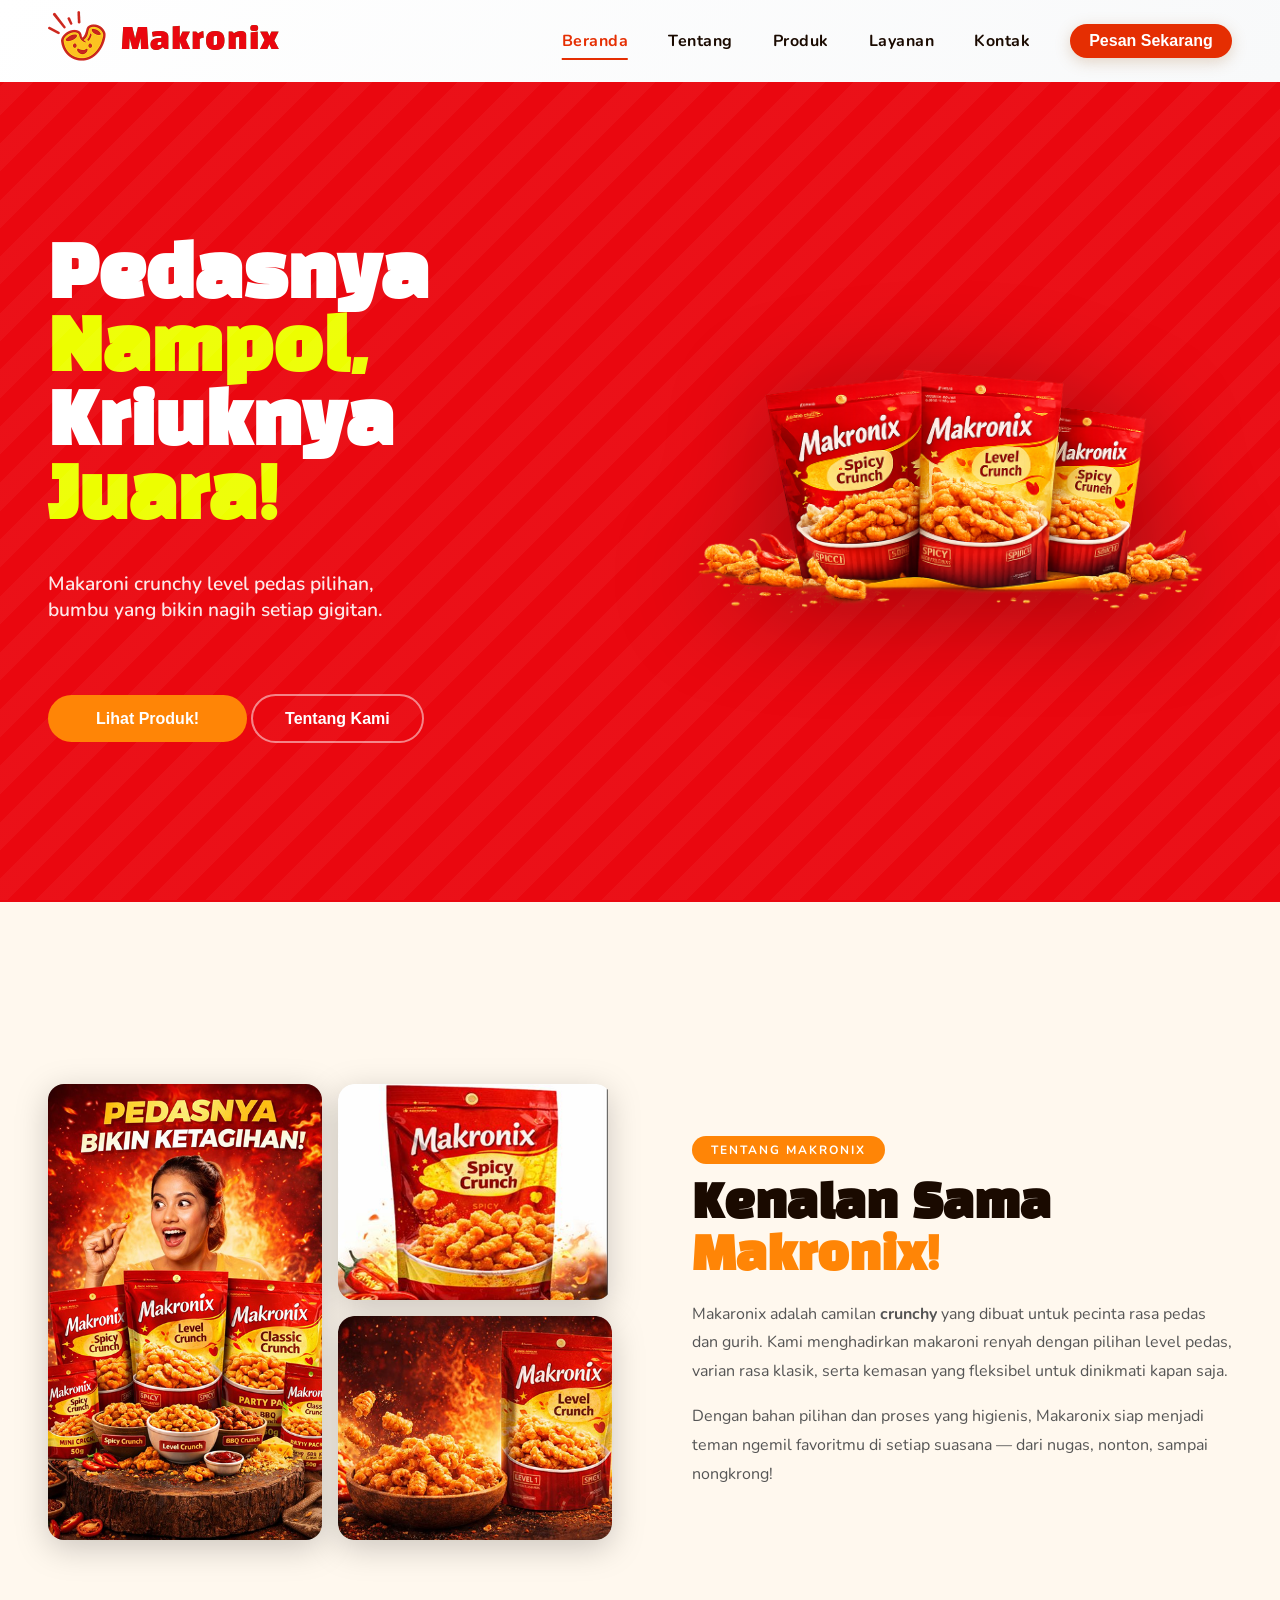
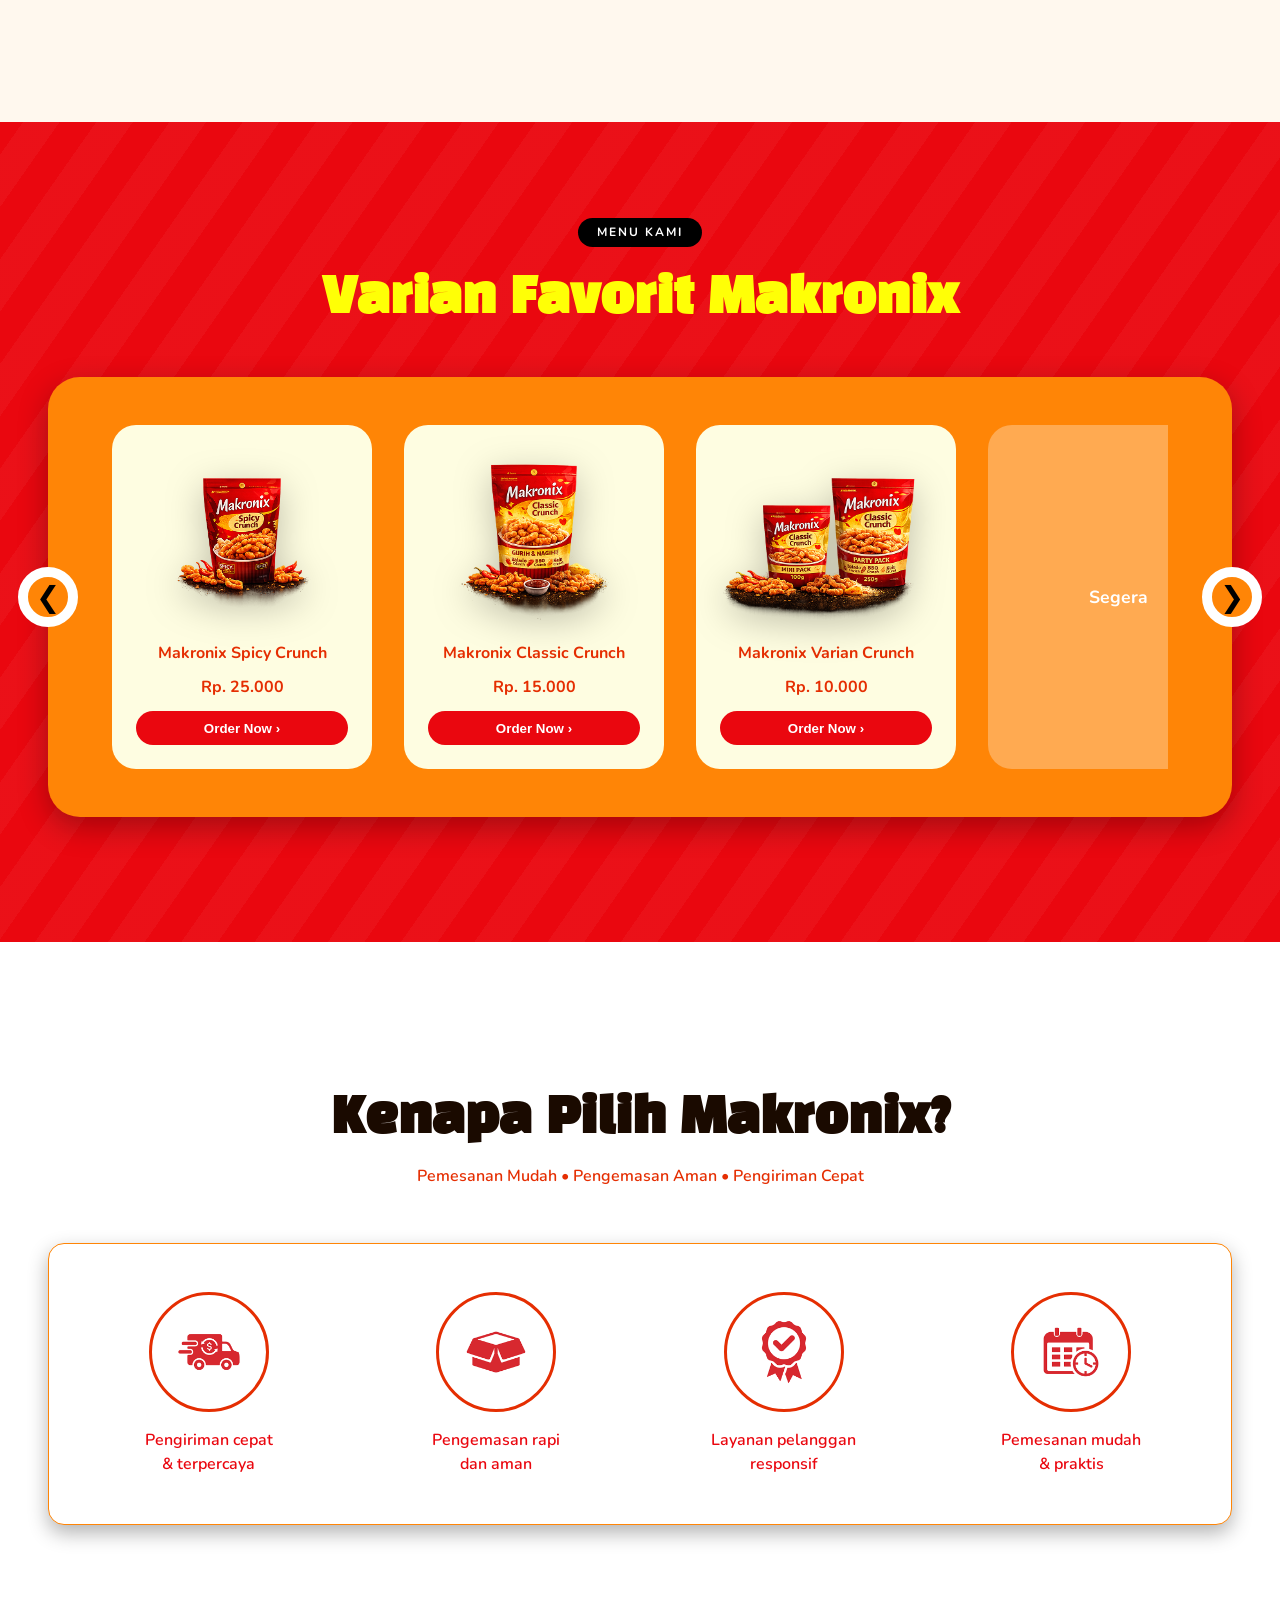
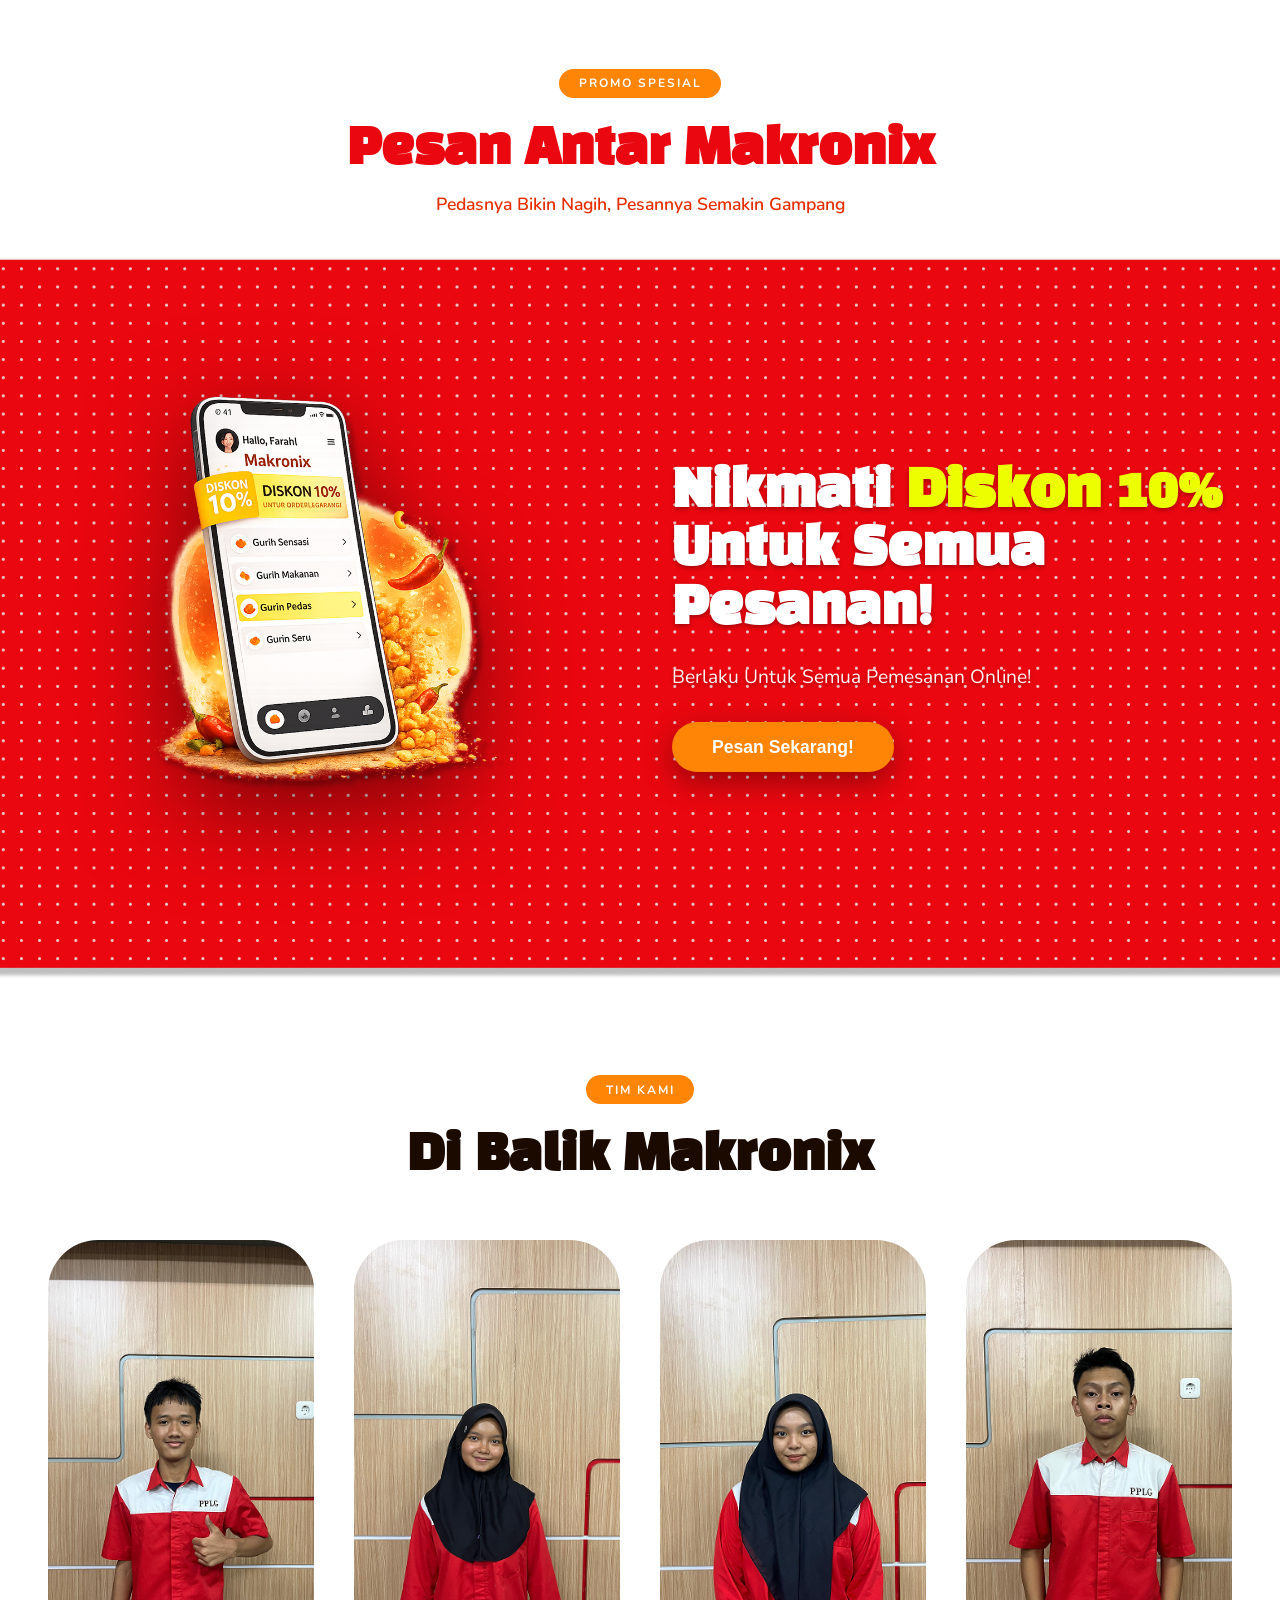
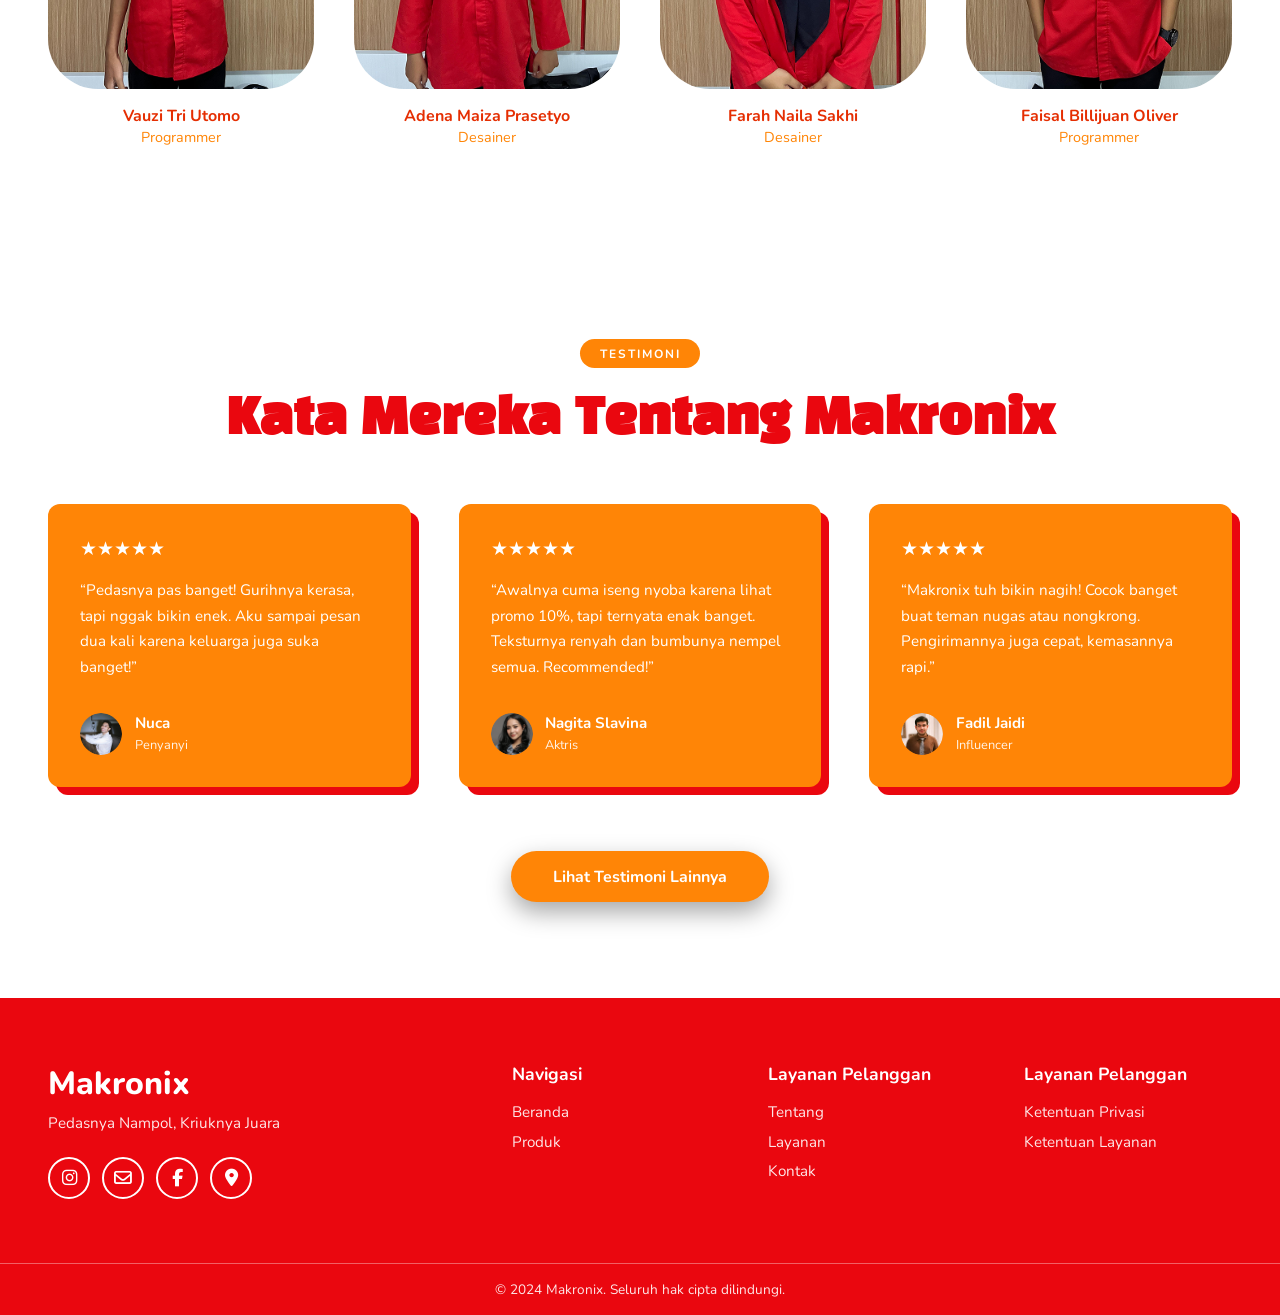
==== index.html @ 2fb4c52f "fix: icon" ====
<!DOCTYPE html>
<html lang="en">

<head>
    <meta charset="UTF-8">
    <meta name="viewport" content="width=device-width, initial-scale=1.0">
    <title>Makronix</title>
</head>
<link rel="stylesheet" href="style.css">
<link rel="icon" type="image/x-icon" href="/assets/logo.png">
<link href="https://unpkg.com/aos@2.3.1/dist/aos.css" rel="stylesheet">
<link rel="stylesheet" href="https://cdnjs.cloudflare.com/ajax/libs/font-awesome/6.5.1/css/all.min.css">
<link href="https://fonts.googleapis.com/css2?family=Poppins:wght@400;600;700&display=swap" rel="stylesheet">
<link rel="preconnect" href="https://fonts.googleapis.com" />
<link rel="preconnect" href="https://fonts.gstatic.com" crossorigin />
<link href="https://fonts.googleapis.com/css2?family=Black+Han+Sans&family=Nunito:wght@400;600;700;800;900&display=swap"
    rel="stylesheet" />
<script src="https://unpkg.com/aos@2.3.1/dist/aos.js"></script>

<body>
    <nav class="navbar">
        <div class="nav-container">
            <div class="nav-brand">
                <img src="assets/logo.png">
                <a href="#home" class="nav-logo">Makronix</a>
            </div>
            <div class="hamburger" id="hamburger">
                <span></span>
                <span></span>
                <span></span>
            </div>
            <ul class="nav-menu" id="navMenu">
                <li><a href="#beranda" class="nav-link active">Beranda</a></li>
                <li><a href="#tentang" class="nav-link">Tentang</a></li>
                <li><a href="#produk" class="nav-link">Produk</a></li>
                <li><a href="#layanan" class="nav-link">Layanan</a></li>
                <li><a href="#kontak" class="nav-link">Kontak</a></li>
                <button class="nav-button">Pesan Sekarang</button>
            </ul>
        </div>
    </nav>

    <section id="beranda" class="hero">
        <div class="hero-stripe"></div>
        <div class="hero-content">
            <div class="hero-text">
                <h1>Pedasnya <em>Nampol,</em><br>Kriuknya <em>Juara!</em></h1>
                <p>Makaroni crunchy level pedas pilihan,<br>bumbu yang bikin nagih setiap gigitan.</p>
                <div class="hero-btn-group">
                    <button class="hero-btn"
                        onclick="document.getElementById('produk').scrollIntoView({behavior:'smooth'})"
                        data-aos="fade-right" data-aos-delay="200">Lihat Produk!</button>
                    <button class="btn-ghost"
                        onclick="document.getElementById('tentang').scrollIntoView({behavior:'smooth'})">Tentang
                        Kami</button>
                </div>
            </div>
            <div class="hero-produk">
                <img src="assets/hero-produk.png" alt="hero-produk" data-aos="zoom-in">
            </div>
        </div>
    </section>

    <section id="tentang" class="tentang">
        <div class="tentang-container">
            <div class="tentang-produk">
                <img src="assets/tentang-produk-1.png" alt="tentang-produk-1" data-aos="fade-up">
                <img src="assets/tentang-produk-2.png" alt="tentang-produk-2" data-aos="fade-down" data-aos-delay="150">
                <img src="assets/tentang-produk-3.png" alt="tentang-produk-3" data-aos="fade-left" data-aos-delay="200">
            </div>

            <div class="tentang-text">
                <span class="tentang-badge" data-aos="fade-left">TENTANG MAKRONIX</span>
                <h1 data-aos="fade-left" data-aos-delay="100">
                    Kenalan Sama <br>
                    <em>Makronix!</em>
                </h1>
                <p data-aos="fade-left" data-aos-delay="200">
                    Makaronix adalah camilan <strong>crunchy</strong> yang dibuat untuk pecinta rasa pedas dan gurih.
                    Kami menghadirkan makaroni renyah dengan pilihan level pedas, varian rasa klasik, serta kemasan
                    yang fleksibel untuk dinikmati kapan saja.
                </p>
                <p data-aos="fade-left" data-aos-delay="280">
                    Dengan bahan pilihan dan proses yang higienis, Makaronix siap menjadi teman ngemil favoritmu
                    di setiap suasana — dari nugas, nonton, sampai nongkrong!
                </p>
            </div>
        </div>
    </section>

    <section id="produk" class="produk">
        <span class="produk-badge" data-aos="fade-left">MENU KAMI</span>
        <BR></BR>
        <h2 class="produk-title" data-aos="fade-down">
            Varian Favorit Makronix
        </h2>

        <div class="produk-wrapper" data-aos="zoom-out">

            <!-- tombol kiri -->
            <button class="produk-nav left" onclick="slideProduk(-1)">&#10094;</button>

            <!-- container slider -->
            <div class="produk-slider">
                <div class="produk-track">

                    <!-- Produk 1 -->
                    <div class="produk-card" data-aos="zoom-in" data-aos-delay="150">
                        <img src="assets/produk-1.png" alt="">
                        <h3>Makronix Spicy Crunch</h3>
                        <p class="harga">Rp. 25.000</p>
                        <button class="order-btn" onclick="window.location.href='menu/'">Order Now
                            ›</button>
                    </div>

                    <!-- Produk 2 -->
                    <div class="produk-card" data-aos="zoom-in" data-aos-delay="200">
                        <img src="assets/produk-2.png" alt="">
                        <h3>Makronix Classic Crunch</h3>
                        <p class="harga">Rp. 15.000</p>
                        <button class="order-btn" onclick="window.location.href='menu/'">Order Now
                            ›</button>
                    </div>

                    <!-- Produk 3 -->
                    <div class="produk-card" data-aos="zoom-in" data-aos-delay="250">
                        <img src="assets/produk-3.png" alt="">
                        <h3>Makronix Varian Crunch</h3>
                        <p class="harga">Rp. 10.000</p>
                        <button class="order-btn" onclick="window.location.href='menu/'">Order Now
                            ›</button>
                    </div>

                    <!-- Kartu kosong (template) -->
                    <div class="produk-card empty" data-aos="zoom-in" data-aos-delay="300">
                        <span>Segera</span>
                    </div>

                    <div class="produk-card empty" data-aos="zoom-in" data-aos-delay="350">
                        <span>Segera</span>
                    </div>

                    <div class="produk-card empty" data-aos="zoom-in" data-aos-delay="400">
                        <span>Segera</span>
                    </div>

                </div>
            </div>

            <!-- tombol kanan -->
            <button class="produk-nav right" onclick="slideProduk(1)">&#10095;</button>

        </div>
    </section>

    <section id="layanan" class="layanan">
        <span class="layanan-badge" data-aos="fade-left">LAYANAN</span>
        <BR></BR>
        <h2 class="layanan-title" data-aos="fade-down">Kenapa Pilih Makronix?</h2>
        <p class="layanan-subtitle" data-aos="fade-down">
            Pemesanan Mudah • Pengemasan Aman • Pengiriman Cepat
        </p>

        <div class="layanan-box" data-aos="zoom-in">
            <div class="layanan-item" data-info="Pesanan dikirim dengan cepat & aman" data-aos="zoom-out"
                data-aos-delay="150">
                <div class="layanan-icon">
                    <img src="assets/layanan-1.png" alt="">
                </div>
                <p>Pengiriman cepat<br>& terpercaya</p>
            </div>

            <div class="layanan-item" data-info="Dikemas rapi supaya tetap renyah sampai tujuan" data-aos="zoom-out"
                data-aos-delay="200">
                <div class="layanan-icon">
                    <img src="assets/layanan-2.png" alt="">
                </div>
                <p>Pengemasan rapi<br>dan aman</p>
            </div>

            <div class="layanan-item" data-info="Tim kami siap membantu kamu kapan saja" data-aos="zoom-out"
                data-aos-delay="250">
                <div class="layanan-icon">
                    <img src="assets/layanan-3.png" alt="">
                </div>
                <p>Layanan pelanggan<br>responsif</p>
            </div>

            <div class="layanan-item" data-info="Proses pemesanan simpel dan anti ribet" data-aos="zoom-out"
                data-aos-delay="300">
                <div class="layanan-icon">
                    <img src="assets/layanan-4.png" alt="">
                </div>
                <p>Pemesanan mudah<br>& praktis</p>
            </div>
        </div>
    </section>

    <section class="promo-head" data-aos="fade-down">
        <span class="promo-badge" data-aos="fade-left">PROMO SPESIAL</span>
        <BR></BR>
        <h2>Pesan Antar Makronix</h2>
        <p>Pedasnya Bikin Nagih, Pesannya Semakin Gampang</p>
    </section>


    <section id="promo" class="promo-new">
        <div class="promo-new-container">

            <!-- KIRI -->
            <div class="promo-new-image" data-aos="fade-right">
                <img src="assets/promo-ele.png" alt="Promo Makronix">
            </div>

            <!-- KANAN -->
            <div class="promo-new-text" data-aos="fade-left">
                <h1>
                    Nikmati <span class="highlight">Diskon 10%</span><br>
                    Untuk Semua<br>
                    Pesanan!
                </h1>

                <p class="promo-desc">
                    Berlaku Untuk Semua Pemesanan Online!
                </p>

                <button class="promo-btn" data-aos="fade-down" data-aos-delay="200">
                    Pesan Sekarang!
                </button>
            </div>

        </div>
    </section>

    <section id="team" class="team">
        <span class="team-badge" data-aos="fade-left">TIM KAMI</span>
        <BR></BR>
        <h2 class="team-title" data-aos="fade-down">Di Balik Makronix</h2>
        <BR></BR>
        <div class="team-container">
            <div class="team-card" data-aos="zoom-in" data-aos-delay="150">
                <div class="team-img">
                    <img src="assets/a1.png" alt="Vauzi Tri Utomo">
                </div>
                <h4>Vauzi Tri Utomo</h4>
                <p>Programmer</p>
            </div>

            <div class="team-card" data-aos="zoom-out" data-aos-delay="200">
                <div class="team-img">
                    <img src="assets/a2.png" alt="Adena Maiza Prasetyo">
                </div>
                <h4>Adena Maiza Prasetyo</h4>
                <p>Desainer</p>
            </div>

            <div class="team-card" data-aos="zoom-in" data-aos-delay="250">
                <div class="team-img">
                    <img src="assets/a3.png" alt="Farah Naila Sakhi">
                </div>
                <h4>Farah Naila Sakhi</h4>
                <p>Desainer</p>
            </div>

            <div class="team-card" data-aos="zoom-out" data-aos-delay="300">
                <div class="team-img">
                    <img src="assets/a4.png" alt="Faisal Billijuan Oliver">
                </div>
                <h4>Faisal Billijuan Oliver</h4>
                <p>Programmer</p>
            </div>
        </div>
    </section>

    <section id="testimoni" class="testimoni">
        <span class="team-badge" data-aos="fade-left">TESTIMONI</span>
        <BR></BR>
        <h2 class="testimoni-title" data-aos="fade-down">Kata Mereka
            Tentang Makronix</h2>
        <BR></BR>
        <div class="testimoni-container" data-aos="zoom-in" data-aos-delay="200">

            <!-- Testimoni 1 -->
            <div class="testimoni-card">
                <div class="stars">★★★★★</div>

                <p class="testimoni-text">
                    “Pedasnya pas banget! Gurihnya kerasa, tapi nggak bikin enek.
                    Aku sampai pesan dua kali karena keluarga juga suka banget!”
                </p>

                <div class="testimoni-user">
                    <img src="assets/test1.png" alt="Nuca">
                    <div>
                        <h4>Nuca</h4>
                        <span>Penyanyi</span>
                    </div>
                </div>
            </div>

            <!-- Testimoni 2 -->
            <div class="testimoni-card">
                <div class="stars">★★★★★</div>

                <p class="testimoni-text">
                    “Awalnya cuma iseng nyoba karena lihat promo 10%, tapi ternyata
                    enak banget. Teksturnya renyah dan bumbunya nempel semua.
                    Recommended!”
                </p>

                <div class="testimoni-user">
                    <img src="assets/test2.png" alt="Nagita Slavina">
                    <div>
                        <h4>Nagita Slavina</h4>
                        <span>Aktris</span>
                    </div>
                </div>
            </div>

            <!-- Testimoni 3 -->
            <div class="testimoni-card">
                <div class="stars">★★★★★</div>

                <p class="testimoni-text">
                    “Makronix tuh bikin nagih! Cocok banget buat teman nugas atau
                    nongkrong. Pengirimannya juga cepat, kemasannya rapi.”
                </p>

                <div class="testimoni-user">
                    <img src="assets/test3.png" alt="Fadil Jaidi">
                    <div>
                        <h4>Fadil Jaidi</h4>
                        <span>Influencer</span>
                    </div>
                </div>
            </div>

        </div>

        <!-- CTA -->
        <div class="testimoni-cta" data-aos="fade-up" data-aos-delay="250">
            <a href="https://www.instagram.com/" target="_blank">
                Lihat Testimoni Lainnya
            </a>
        </div>
    </section>


    <footer class="footer">
        <div class="footer-container">

            <!-- Brand -->
            <div class="footer-brand">
                <h2>Makronix</h2>
                <p>Pedasnya Nampol, Kriuknya Juara</p>

                <div class="footer-social">
                    <a href="#"><i class="fa-brands fa-instagram"></i></a>
                    <a href="#"><i class="fa-regular fa-envelope"></i></a>
                    <a href="#"><i class="fa-brands fa-facebook-f"></i></a>
                    <a href="#"><i class="fa-solid fa-location-dot"></i></a>
                </div>
            </div>

            <!-- Navigasi -->
            <div class="footer-links">
                <h4>Navigasi</h4>
                <a href="#beranda">Beranda</a>
                <a href="#produk">Produk</a>
            </div>

            <!-- Layanan -->
            <div class="footer-links">
                <h4>Layanan Pelanggan</h4>
                <a href="#tentang">Tentang</a>
                <a href="#layanan">Layanan</a>
                <a href="#kontak">Kontak</a>
            </div>

            <!-- Legal -->
            <div class="footer-links">
                <h4>Layanan Pelanggan</h4>
                <a href="#">Ketentuan Privasi</a>
                <a href="#">Ketentuan Layanan</a>
            </div>

        </div>

        <div class="footer-bottom">
            © 2024 Makronix. Seluruh hak cipta dilindungi.
        </div>
    </footer>



    <script src="script.js"></script>
</body>

</html>
---- style.css ----
* {
    margin: 0;
    padding: 0;
    box-sizing: border-box;
    scroll-behavior: smooth;
}

:root {
    --max-w: 1400px;
    --px: clamp(1.5rem, 4vw, 3rem);

    /* ===== COLOR PALETTE ===== */
    --color-primary:      #EA070F;   /* merah utama */
    --color-primary-dark: #E52E02;   /* merah gelap */
    --color-secondary:    #FF8506;   /* oranye */
    --color-accent:       #EDFE00;   /* kuning terang */
    --color-text:         #1a0a00;   /* coklat tua / hitam */
    --color-bg-warm:      #FFF8EE;   /* krem / background hangat */
    --color-white:        #ffffff;   /* putih */
}

body {
    font-family: 'Nunito', sans-serif;
}

.navbar {
    background: linear-gradient(135deg, var(--color-white) 0%, #f8f9fa 100%);
    padding: 1rem 0;
    position: sticky;
    top: 0;
    /*box-shadow: 0 4px 20px rgba(0, 0, 0, 0.08);*/
    backdrop-filter: blur(10px);
    background-color: rgba(255, 255, 255, 0.98);
    z-index: 1000;
    transition: all 0.3s ease;
}

.navbar.scrolled {
    padding: 0.7rem 0;
    box-shadow: 0 6px 25px rgba(0, 0, 0, 0.12);
}

.nav-container {
    max-width: var(--max-w);
    margin: 0 auto;
    display: flex;
    justify-content: space-between;
    align-items: center;
    padding: 0 var(--px);
}

.nav-brand {
    display: flex;
    align-items: center;   
    gap: 15px;            
    font-size: 1.8rem;
    background: linear-gradient(135deg, #4CAF50 0%, #45a049 100%);
    -webkit-background-clip: text;
    background-clip: text;
    letter-spacing: 1px;
    position: relative;
    z-index: 1001;
}

.nav-brand img {
    height: 50px;
    transform: translateY(-5px);
}

.nav-brand a {
    font-family: 'Black Han Sans', sans-serif;
}

.nav-logo {
    text-decoration: none;
    color: var(--color-primary);
}

.nav-brand strong {
    position: relative;
    display: inline-block;
    transition: transform 0.3s ease;
}

.nav-brand:hover strong {
    transform: scale(1.05);
}

.nav-menu {
    display: flex;
    list-style: none;
    gap: 2.5rem;
    align-items: center;
}

.nav-menu li {
    position: relative;
}

.nav-menu a {
    color: var(--color-text);
    text-decoration: none;
    font-size: 1rem;
    font-weight: 700;
    transition: all 0.3s ease;
    position: relative;
    display: block;
    letter-spacing: 0.5px;
    padding: 0.5rem 0;
}

.nav-menu a::before {
    content: '';
    position: absolute;
    width: 0;
    height: 2px;
    bottom: 0;
    left: 50%;
    background: var(--color-primary-dark);
    transition: all 0.3s ease;
    transform: translateX(-50%);
}

.nav-menu a:hover {
    color: var(--color-primary-dark);
}

.nav-menu a:hover::before {
    width: 100%;
}

.nav-menu a.active {
    color: var(--color-primary-dark);
}

.nav-menu a.active::before {
    width: 100%;
}

.nav-button {
    padding: 0.5rem 1.2rem;
    background: var(--color-primary-dark);
    color: var(--color-white);
    border: none;
    border-radius: 25px;
    cursor: pointer;
    font-size: 1rem;
    font-weight: 600;
    transition: all 0.3s ease;
    box-shadow: 0 4px 15px rgba(175, 125, 76, 0.3);
}

.nav-button:hover {
    background: var(--color-primary-dark);
    box-shadow: 0 6px 20px rgba(175, 125, 76, 0.4);
    transform: scale(0.9);
}

/* Hamburger Menu */
.hamburger {
    display: none;
    flex-direction: column;
    cursor: pointer;
    z-index: 1001;
    padding: 0.5rem;
}

.hamburger span {
    width: 28px;
    height: 3px;
    background: var(--color-primary-dark);
    margin: 3px 0;
    border-radius: 3px;
    transition: all 0.3s ease;
}

.hamburger.active span:nth-child(1) {
    transform: rotate(45deg) translate(8px, 8px);
}

.hamburger.active span:nth-child(2) {
    opacity: 0;
}

.hamburger.active span:nth-child(3) {
    transform: rotate(-45deg) translate(8px, -8px);
}

html, body {
    overflow-x: hidden;
}

.hero {
    min-height: calc(100vh - 80px);
    background-color: var(--color-primary);
    color: var(--color-white);
    display: flex;
    align-items: center;
    overflow: hidden;
}

.hero-stripe {
      position: absolute; inset: 0;
      background: repeating-linear-gradient(
        -45deg,
        transparent 0, transparent 20px,
        rgba(255,255,255,.04) 20px, rgba(255,255,255,.04) 40px
      );
      pointer-events: none;
    }

.hero-content {
    width: 100%;
    max-width: var(--max-w);
    margin: 0 auto;
    padding: 0 var(--px);
    display: flex;
    align-items: center;
    justify-content: space-between;
    gap: clamp(1.5rem, 4vw, 4rem);
}

.hero-text {
    flex: 1;
    display: flex;
    flex-direction: column;
    gap: 1rem;
}

.hero-text h1 {
    font-size: clamp(2.6rem, 5.5vw, 5rem);
    line-height: 1.05;
    font-weight: 800;
    font-family: 'Black Han Sans', sans-serif;
}

.hero-text h1 em {
      font-style: normal; color: var(--color-accent);
}

.hero-text h3 {
    font-size: clamp(0.95rem, 1.5vw, 1.2rem);
    font-weight: 400;
    opacity: 0.95;
}

.hero-text p {
    margin: 1.2rem 0 2rem;
    font-size: clamp(1rem, 1.6vw, 1.2rem);
    font-weight: 600; opacity: .9;
}

.hero-btn {
    margin-top: 1.5rem;
    width: fit-content;

    padding: 0.9rem 3rem;
    border-radius: 999px;
    border: none;

    background-color: var(--color-secondary);
    color: var(--color-white);
    font-size: 1rem;
    font-weight: bold; font-size: 1rem;
    cursor: pointer;

    transition: transform 0.25s ease, box-shadow 0.25s ease !important;
}

.hero-btn:hover {
    transform: scale(0.9);
    box-shadow: 0 8px 20px rgba(0,0,0,0.25);
}

.btn-ghost {
      padding: .85rem 2rem; border-radius: 999px;
      background: transparent; color: var(--color-white);
      font-weight: bold; font-size: 1rem;
      border: 2px solid rgba(255,255,255,.5);
      transition: background .2s, border-color .2s;
    }
.btn-ghost:hover { background: rgba(255,255,255,.12); border-color: var(--color-white); }

@keyframes float-sway {
    0% {
        transform: translateY(0) rotate(0deg);
    }
    50% {
        transform: translateY(-14px) rotate(0.6deg);
    }
    100% {
        transform: translateY(0) rotate(0deg);
    }
}


.hero-produk {
    flex: 1;
    display: flex;
    justify-content: center;
    align-items: center;
}

.hero-produk img {
    width: 100%;
    max-width: clamp(320px, 40vw, 600px);
    height: auto;
    object-fit: contain;
    filter: drop-shadow(0 15px 50px rgba(0,0,0,0.3));
    animation: float-sway 4s ease-in-out infinite;
}

.hero-produk img:hover {
    animation-play-state: paused;
}

.tentang {
    min-height: calc(100vh - 80px);
    display: flex;
    align-items: center;
    background: var(--color-bg-warm);
    color: #333;
    padding: 5rem 0;
}

.tentang-container {
    width: 100%;
    max-width: var(--max-w);
    margin: 0 auto;
    padding: 0 var(--px);
    display: flex;
    align-items: center;
    gap: 5rem;
}

.tentang-produk {
    flex: 1;
    display: grid;
    grid-template-columns: repeat(2, 1fr);
    gap: 1rem;
}

.tentang-produk img {
    width: 100%;
    height: 100%;
    object-fit: cover;
    border-radius: 16px;
    filter: drop-shadow(0 8px 16px rgba(0,0,0,0.2));
}

.tentang-produk img:hover { 
    transform: scale(1.04) rotate(-.8deg)!important;
}

.tentang-produk img:first-child {
    grid-row: span 2;
}

.tentang-text {
    flex: 1;
    max-width: 540px;
    display: flex;
    flex-direction: column;
    gap: 1rem;
}

.tentang-badge {
    display: inline-block;
    width: fit-content;
    background: var(--color-secondary);
    color: var(--color-white);
    font-size: 0.75rem;
    font-weight: 700;
    letter-spacing: 2px;
    padding: 0.4rem 1.2rem;
    border-radius: 999px;
}

.tentang-text h1 {
    font-size: clamp(2rem, 3.5vw, 3rem);
    font-weight: 900;
    line-height: 1.15;
    color: var(--color-text);
    margin: 0;
    font-family: 'Black Han Sans', sans-serif;
}

.tentang-text h1 em {
    font-style: normal;
    color: var(--color-secondary);
}

.tentang-text p {
    font-size: 1rem;
    line-height: 1.8;
    color: #555;
    margin: 0;
}

.produk {
    background: var(--color-white);
    text-align: center;
    padding: 6rem var(--px);
    min-height: calc(100vh - 80px);
    background-color: var(--color-primary);
    position: relative;
}

.produk::before {
      content: '';
      position: absolute; inset: 0;
      background: repeating-linear-gradient(
        -55deg, transparent 0, transparent 30px,
        rgba(255,255,255,.04) 30px, rgba(255,255,255,.04) 60px
      );
    }

.produk-title {
    font-family: 'Black Han Sans', sans-serif;
    font-size: 3rem;
    font-weight: 800;
    color: #ffff06;
    margin-bottom: 3rem;
    position: relative;
}

.produk-badge {
    display: inline-block;
    width: fit-content;
    background: #000000;
    color: var(--color-white);
    font-size: 0.75rem;
    font-weight: 700;
    letter-spacing: 2px;
    padding: 0.4rem 1.2rem;
    border-radius: 999px;
}

.produk-wrapper {
    position: relative;
    max-width: 1200px;
    margin: 0 auto;
    background: var(--color-secondary);
    border-radius: 32px;
    padding: 3rem 4rem;
    box-shadow: 0 10px 30px rgba(0,0,0,0.3);
}

.produk-slider {
    overflow: hidden;
}

.produk-track {
    display: flex;
    gap: 2rem;
    transition: transform 0.5s ease;
}

.produk-card {
    min-width: 260px;
    background: #FEFDE1;
    border-radius: 24px;
    padding: 1.5rem;
    text-align: center;
    display: flex;
    flex-direction: column;
    gap: 0.8rem;
}

.produk-card:hover {
    transform: scale(0.96) rotate(-.8deg)!important;
}

.produk-card:hover img {
    transform: translateY(-5px) rotate(5deg);
}

.produk-card img {
    width: 100%;
    max-height: 180px;
    object-fit: contain;
    filter: drop-shadow(0 10px 18px rgba(0,0,0,0.25));
    transition: all 0.3s ease;
}

.produk-card h3 {
    font-size: 1rem;
    font-weight: 700;
    color: var(--color-primary-dark);
}

.harga {
    font-weight: 700;
    color: var(--color-primary-dark);
}

.order-btn {
    margin-top: auto;
    border: none;
    padding: 0.6rem 1.2rem;
    border-radius: 999px;
    background: var(--color-primary);
    color: var(--color-white);
    font-weight: 600;
    cursor: pointer;
    transition: all 0.3s ease;
}

.order-btn:hover {
    box-shadow: 0 6px 20px rgba(0,0,0,0.3);
    transform: scale(0.95);
}

.produk-card.empty {
    justify-content: center;
    background: rgba(255,255,255,0.3);
    color: var(--color-white);
    font-weight: 700;
    font-size: 1.1rem;
}

.produk-nav {
    position: absolute;
    top: 50%;
    transform: translateY(-50%);
    width: 60px;
    height: 60px;
    border-radius: 50%;
    border: none;
    background: var(--color-secondary);
    color: #000;
    font-size: 1.8rem;
    cursor: pointer;
    border: white 10px solid;
}

.produk-nav.left {
    left: -30px;
}

.produk-nav.right {
    right: -30px;
}

.layanan {
    padding: 6rem var(--px);
    background: var(--color-white);
    text-align: center;
}

.layanan-badge {
    display: inline-block;
    width: fit-content;
    background: var(--color-primary);
    color: var(--color-white);
    font-size: 0.75rem;
    font-weight: 700;
    letter-spacing: 2px;
    padding: 0.4rem 1.2rem;
    border-radius: 999px;
}

.layanan-title {
    font-size: 3rem;
    font-weight: 800;
    color: var(--color-text);
    margin-bottom: 0.5rem;
    font-family: 'Black Han Sans', sans-serif;
}

.layanan-subtitle {
    margin-top: 1rem;
    font-size: 1rem;
    color: var(--color-primary-dark);
    font-weight: 600;
}

.layanan-box {
    margin: 3.5rem auto 0;
    max-width: 1200px;
    padding: 3rem 2rem;
    display: grid;
    grid-template-columns: repeat(4, 1fr);
    gap: 2rem;
    background: var(--color-white);
    border-radius: 16px;
    box-shadow: 0 8px 20px rgba(0,0,0,0.3);
    border: var(--color-secondary) 1px solid;
}

.layanan-item {
    display: flex;
    flex-direction: column;
    align-items: center;
    gap: 1rem;
}

.layanan-item::after {
    content: attr(data-info);
    position: absolute;
    bottom: -50px;
    background: #333;
    color: var(--color-white);
    padding: 6px 12px;
    font-size: 0.8rem;
    border-radius: 8px;
    opacity: 0;
    pointer-events: none;
    transform: translateY(10px);
    transition: 0.3s ease;
    white-space: nowrap;
}

.layanan-item {
    position: relative;
}

.layanan-item:hover::after {
    opacity: 1;
    transform: translateY(0);
}

.layanan-icon {
    width: 120px;
    height: 120px;
    border-radius: 50%;
    border: 3px solid var(--color-primary-dark);
    display: flex;
    align-items: center;
    justify-content: center;
    transition: transform 0.6s cubic-bezier(.68,-0.55,.27,1.55);
}

.layanan-icon:hover {
    transform: rotate(360deg) scale(1.1);
}

.layanan-icon img {
    width: 60%;
    height: 60%;
    object-fit: contain;
}

.layanan-item p {
    font-size: 1rem;
    font-weight: 600;
    color: var(--color-primary);
    line-height: 1.5;
}

.promo-head {
    background: var(--color-white);
    text-align: center;
    padding: 3rem 1.5rem 2.5rem;
}

.promo-head h2 {
    font-size: clamp(2rem, 4vw, 3rem);
    font-weight: 800;
    color: var(--color-primary);
    margin-bottom: 0.8rem;
    font-family: 'Black Han Sans', sans-serif;
}

.promo-head-line {
    display: flex;
    align-items: center;
    justify-content: center;
    gap: 12px;
    margin-bottom: 0.8rem;
}

.promo-head-line .line {
    width: clamp(140px, 20vw, 220px);
    height: 3px;
    background: var(--color-primary);
}

.promo-head-line .dot {
    width: 8px;
    height: 8px;
    background: var(--color-primary);
    transform: rotate(45deg);
}

.promo-head p {
    font-size: clamp(0.95rem, 1.5vw, 1.1rem);
    font-weight: 600;
    color: var(--color-primary-dark);
}

.promo-badge {
    display: inline-block;
    width: fit-content;
    background: var(--color-secondary);
    color: var(--color-white);
    font-size: 0.75rem;
    font-weight: 700;
    letter-spacing: 2px;
    padding: 0.4rem 1.2rem;
    border-radius: 999px;
}

.promo-new {
    background: url("assets/promo-bg.png") center / cover no-repeat;
    padding: 6rem 0;
    color: var(--color-white);
}

.promo-new-container {
    max-width: var(--max-w);
    margin: 0 auto;
    padding: 0 var(--px);
    display: flex;
    align-items: center;
    gap: 4rem;
}

.promo-new-image {
    flex: 1;
    display: flex;
    justify-content: center;
}

.promo-new-image img {
    width: 100%;
    max-width: 420px;
    filter: drop-shadow(0 30px 50px rgba(0,0,0,0.5));
}

.promo-new-text {
    flex: 1;
}

.promo-new-text h1 {
    font-size: clamp(2.2rem, 4vw, 3.6rem);
    font-weight: 900;
    line-height: 1.15;
    margin-bottom: 1.5rem;
    text-shadow: 0 2px 4px rgba(0,0,0,0.3);
    font-family: 'Black Han Sans', sans-serif;
}

.promo-new-text .highlight {
    color: var(--color-accent);
}

.promo-desc {
    font-size: 1.2rem;
    margin-bottom: 2rem;
    opacity: 0.95;
    text-shadow: 0 2px 4px rgba(0,0,0,0.3);
}

.promo-btn {
    padding: 0.9rem 2.5rem;
    border-radius: 999px;
    border: none;

    background: var(--color-secondary);
    color: var(--color-white);
    font-size: 1.1rem;
    font-weight: 700;
    cursor: pointer;

    box-shadow: 0 10px 30px rgba(0,0,0,0.35);
    transition: transform 0.25s ease, box-shadow 0.25s ease;
}

.promo-btn:hover {
    transform: translateY(-3px);
    box-shadow: 0 16px 40px rgba(0,0,0,0.45);
}

.team {
    padding: 6rem var(--px);
    background: var(--color-white);
    text-align: center;
}

.team-title {
    font-size: clamp(2.2rem, 4vw, 3rem);
    font-weight: 800;
    color: var(--color-text);
    margin-bottom: 0.6rem;
    font-family: 'Black Han Sans', sans-serif;
}

.team-badge {
    display: inline-block;
    width: fit-content;
    background: var(--color-secondary);
    color: var(--color-white);
    font-size: 0.75rem;
    font-weight: 700;
    letter-spacing: 2px;
    padding: 0.4rem 1.2rem;
    border-radius: 999px;
}

.team-container {
    max-width: 1200px;
    margin: 0 auto;

    display: grid;
    grid-template-columns: repeat(4, 1fr);
    gap: 2.5rem;
}

.team-card {
    text-align: center;
}

.team-img {
    overflow: hidden; 
    border-radius: 50px;
}

.team-img img {
    width: 100%;
    display: block;
    transform: scale(1);
    transition: transform 0.5s ease;
}

.team-card:hover .team-img img {
    transform: scale(1.12);
}

.team-card h4 {
    margin-top: 1rem;
    font-size: 1rem;
    font-weight: 700;
    color: var(--color-primary-dark);
}

.team-card p {
    font-size: 0.9rem;
    color: var(--color-secondary);
}

.testimoni {
    padding: 6rem var(--px);
    background: var(--color-white);
    text-align: center;
}

.testimoni-title {
    font-size: clamp(2.2rem, 4vw, 3rem);
    font-weight: 800;
    color: var(--color-primary);
    margin-bottom: 0.6rem;
    font-family: 'Black Han Sans', sans-serif;
}

.testimoni-container {
    max-width: 1200px;
    margin: 0 auto;

    display: grid;
    grid-template-columns: repeat(3, 1fr);
    gap: 3rem;
}

.testimoni-card {
    position: relative;
    background: var(--color-secondary);
    color: var(--color-white);
    padding: 2rem;
    border-radius: 12px;
    text-align: left;
    box-shadow: 8px 8px 0 var(--color-primary);
    transition: all 0.3s ease;
}

.testimoni-card:hover {
    box-shadow: 16px 16px 0 var(--color-primary);
    transform: scale(1.03);
}

.stars {
    font-size: 1.2rem;
    margin-bottom: 1rem;
    color: var(--color-white);
}

.testimoni-text {
    font-size: 0.95rem;
    line-height: 1.7;
    margin-bottom: 2rem;
}

.testimoni-user {
    display: flex;
    align-items: center;
    gap: 0.8rem;
}

.testimoni-user img {
    width: 42px;
    height: 42px;
    border-radius: 50%;
    object-fit: cover;
}

.testimoni-user h4 {
    font-size: 0.95rem;
    margin: 0;
}

.testimoni-user span {
    font-size: 0.8rem;
    opacity: 0.9;
}

.testimoni-cta {
    margin-top: 4rem;
}

.testimoni-cta a {
    display: inline-block;
    padding: 0.9rem 2.6rem;
    border-radius: 999px;

    background: var(--color-secondary);
    color: var(--color-white);
    font-weight: 700;
    text-decoration: none;

    box-shadow: 0 10px 25px rgba(0,0,0,0.35);
    transition: transform 0.25s ease, box-shadow 0.25s ease;
}

.testimoni-cta a:hover {
    transform: translateY(-3px);
    box-shadow: 0 14px 30px rgba(0,0,0,0.45);
}

.footer {
    background: var(--color-primary);
    color: var(--color-white);
}

.footer-container {
    max-width: var(--max-w);
    margin: 0 auto;
    padding: 4rem var(--px);
    display: grid;
    grid-template-columns: 2fr 1fr 1fr 1fr;
    gap: 3rem;
}

.footer-brand h2 {
    font-size: 2rem;
    font-weight: 800;
    margin-bottom: 0.5rem;
}

.footer-brand p {
    font-size: 0.95rem;
    opacity: 0.9;
    margin-bottom: 1.5rem;
}

.footer-social {
    display: flex;
    gap: 12px;
}

.footer-social a {
    width: 42px;
    height: 42px;
    border: 2px solid var(--color-white);
    border-radius: 50%;

    display: inline-flex;
    align-items: center;
    justify-content: center;

    font-size: 0;             
    line-height: 0;            

    color: var(--color-white);
    text-decoration: none;
    transition: 0.3s ease;
}

.footer-social i {
    font-size: 1.1rem;         
    line-height: 1;
    display: block;
}

.footer-social a:hover {
    background: var(--color-white);
    color: #E50914;
}

.footer-links h4 {
    font-size: 1.1rem;
    margin-bottom: 1rem;
}

.footer-links a {
    display: block;
    font-size: 0.95rem;
    color: var(--color-white);
    opacity: 0.9;
    margin-bottom: 0.6rem;
    text-decoration: none;
    transition: 0.3s ease;
}

.footer-links a:hover {
    opacity: 1;
    transform: translateX(4px);
}

.footer-bottom {
    border-top: 1px solid rgba(255,255,255,0.4);
    text-align: center;
    padding: 1rem;
    font-size: 0.85rem;
    opacity: 0.9;
}

@media (max-width: 900px) {
    .footer-container {
        grid-template-columns: 1fr;
        text-align: left;
    }
    .footer-social {
        justify-content: left;
    }
}

@media (max-width: 768px) {
    :root {
        --px: 1.5rem;
    }

    .nav-container {
        padding: 0 var(--px);
    }

    .nav-brand {
        font-size: 1.5rem;
    }

    .hamburger {
        display: flex;
    }

    .nav-menu {
        position: fixed;
        left: -100%;
        top: 70px;
        flex-direction: column;
        background-color: rgba(255, 255, 255, 0.98);
        backdrop-filter: blur(10px);
        width: 100%;
        text-align: center;
        transition: left 0.4s ease;
        box-shadow: 0 10px 27px rgba(0, 0, 0, 0.05);
        padding: 2rem 0;
        gap: 0;
    }

    .nav-menu.active {
        left: 0;
    }

    .nav-menu li {
        width: 100%;
        padding: 0.8rem 0;
        border-bottom: 1px solid rgba(76, 175, 80, 0.1);
    }

    .nav-menu li:last-child {
        border-bottom: none;
    }

    .nav-menu a {
        font-size: 1.1rem;
        padding: 0.8rem 0;
    }

    .nav-menu a::before {
        display: none;
    }

    .nav-menu a::after {
        content: '';
        position: absolute;
        width: 0;
        height: 2px;
        bottom: 0;
        left: 50%;
        background: var(--color-primary-dark);
        transition: all 0.3s ease;
        transform: translateX(-50%);
    }

    .nav-menu a:hover::after,
    .nav-menu a.active::after {
        width: 80%;
    }

    .nav-button {
        padding: 1rem 3rem;
        border-radius: 10px;
    }

    .tentang {
        padding: 4rem 0;
    }

    .tentang-container {
        flex-direction: column;
        gap: 3rem;
    }

    .tentang-text {
        max-width: 100%;
    }

    .promo-new-container {
        flex-direction: column;
        text-align: center;
        gap: 3rem;
    }

    .promo-new-text h1 {
        font-size: 2.2rem;
    }
}

@media (max-width: 480px) {
    .nav-brand {
        font-size: 1.3rem;
    }

    .hamburger span {
        width: 24px;
        height: 2.5px;
    }
    
}

@media (max-width: 450px) {
    :root {
        --px: 1rem;
    }

    /* === HERO === */
    .hero {
        min-height: calc(100vh - 60px);
        padding-top: 2rem;
    }

    .hero-content {
        flex-direction: column;
        text-align: center;
        gap: 2rem;
    }

    .hero-text {
        align-items: center;
    }

    .hero-text h1 {
        font-size: 1.5rem;
        line-height: 1.2;
    }

    .hero-text h3 {
        font-size: 0.6rem;
    }

    .hero-btn-group {
        display: flex;
        flex-direction: column;
        gap: 0.75rem;
    }

    .hero-btn {
        padding: 0.8rem 2.2rem;
        font-size: 0.95rem;
    }

    .hero-produk {
        order: -1;
    }

    .hero-produk img {
        max-width: 300px;
    }

    .tentang {
        padding: 3rem 0;
        min-height: auto;
    }

    .tentang-container {
        gap: 2rem;
    }

    .tentang-produk {
        gap: 0.75rem;
    }

    .tentang-produk img {
        border-radius: 12px;
    }

    .tentang-badge {
        font-size: 0.7rem;
        padding: 0.35rem 1rem;
        letter-spacing: 1.5px;
    }

    .tentang-text h1 {
        font-size: 1.8rem;
    }

    .tentang-text p {
        font-size: 0.92rem;
        line-height: 1.7;
    }

    /* === PRODUK === */
    .produk {
        padding: 4rem var(--px);
    }

    .produk-title {
        font-size: 2rem;
        margin-bottom: 2rem;
    }

    .produk-title span {
        width: 120px;
    }

    .produk-wrapper {
        padding: 2rem 1.2rem;
        border-radius: 20px;
    }

    .produk-track {
        gap: 1.2rem;
    }

    .produk-card {
        min-width: 220px;
        padding: 1.2rem;
        border-radius: 18px;
    }

    .produk-card img {
        max-height: 140px;
    }

    .produk-card h3 {
        font-size: 0.9rem;
    }

    .harga {
        font-size: 0.9rem;
    }

    .order-btn {
        font-size: 0.85rem;
        padding: 0.5rem 1.2rem;
    }

    .produk-card.empty {
        font-size: 0.9rem;
    }

    .produk-nav {
        width: 42px;
        height: 42px;
        font-size: 1.2rem;
        border: 6px solid var(--color-white);
    }

    .produk-nav.left  { left: -15px; }
    .produk-nav.right { right: -15px; }

    /* === LAYANAN === */
    .layanan {
        padding: 4rem var(--px);
    }

    .layanan-title {
        font-size: 2rem;
    }

    .layanan-title::after {
        width: 100px;
    }

    .layanan-subtitle {
        font-size: 0.85rem;
        line-height: 1.5;
    }

    .layanan-box {
        margin-top: 2.5rem;
        padding: 2rem 1.2rem;
        grid-template-columns: repeat(2, 1fr);
        gap: 1.5rem;
        border-radius: 14px;
    }

    .layanan-item {
        gap: 0.8rem;
    }

    .layanan-icon {
        width: 90px;
        height: 90px;
        border-width: 2px;
    }

    .layanan-icon img {
        width: 55%;
        height: 55%;
    }

    .layanan-item p {
        font-size: 0.85rem;
        line-height: 1.4;
    }

    .layanan-item::after {
        font-size: 0.7rem;
        padding: 5px 10px;
        bottom: -42px;
        max-width: 140px;
        white-space: normal;
        text-align: center;
    }

    /* === PROMO === */
    .promo-head {
        padding: 2.2rem var(--px) 2rem;
    }

    .promo-head h2 {
        font-size: 1.7rem;
    }

    .promo-head p {
        font-size: 0.85rem;
    }

    .promo-new {
        padding: 4rem 0;
    }

    .promo-new-image img {
        max-width: 280px;
    }

    .promo-desc {
        font-size: 1rem;
    }

    .promo-btn {
        font-size: 1rem;
        padding: 0.8rem 2rem;
    }

    /* === TEAM === */
    .team {
        padding: 4rem var(--px);
    }

    .team-container {
        grid-template-columns: repeat(2, 1fr);
        gap: 1.5rem;
    }

    .team-card h4 {
        font-size: 0.9rem;
    }

    .team-card p {
        font-size: 0.8rem;
    }

    /* === TESTIMONI === */
    .testimoni {
        padding: 4rem var(--px);
    }

    .testimoni-container {
        grid-template-columns: 1fr;
        gap: 2rem;
    }

    .testimoni-card {
        box-shadow: 10px 10px 0 var(--color-primary);
    }

    .testimoni-text {
        font-size: 0.9rem;
    }

    /* === FOOTER === */
    .footer-container {
        grid-template-columns: 1fr;
        gap: 1.5rem;
        padding: 2rem var(--px);
        text-align: left;
    }

    .footer-brand h2 {
        font-size: 1.4rem;
        margin-bottom: 0.3rem;
    }

    .footer-brand p {
        font-size: 0.8rem;
        margin-bottom: 0.8rem;
    }

    .footer-social {
        justify-content: left;
        gap: 10px;
    }

    .footer-social a {
        width: 34px;
        height: 34px;
    }

    .footer-links h4 {
        font-size: 0.95rem;
        margin-bottom: 0.5rem;
    }

    .footer-links a {
        font-size: 0.8rem;
        margin-bottom: 0.3rem;
    }

    .footer-bottom {
        padding: 0.6rem;
        font-size: 0.7rem;
        line-height: 1.3;
    }
}
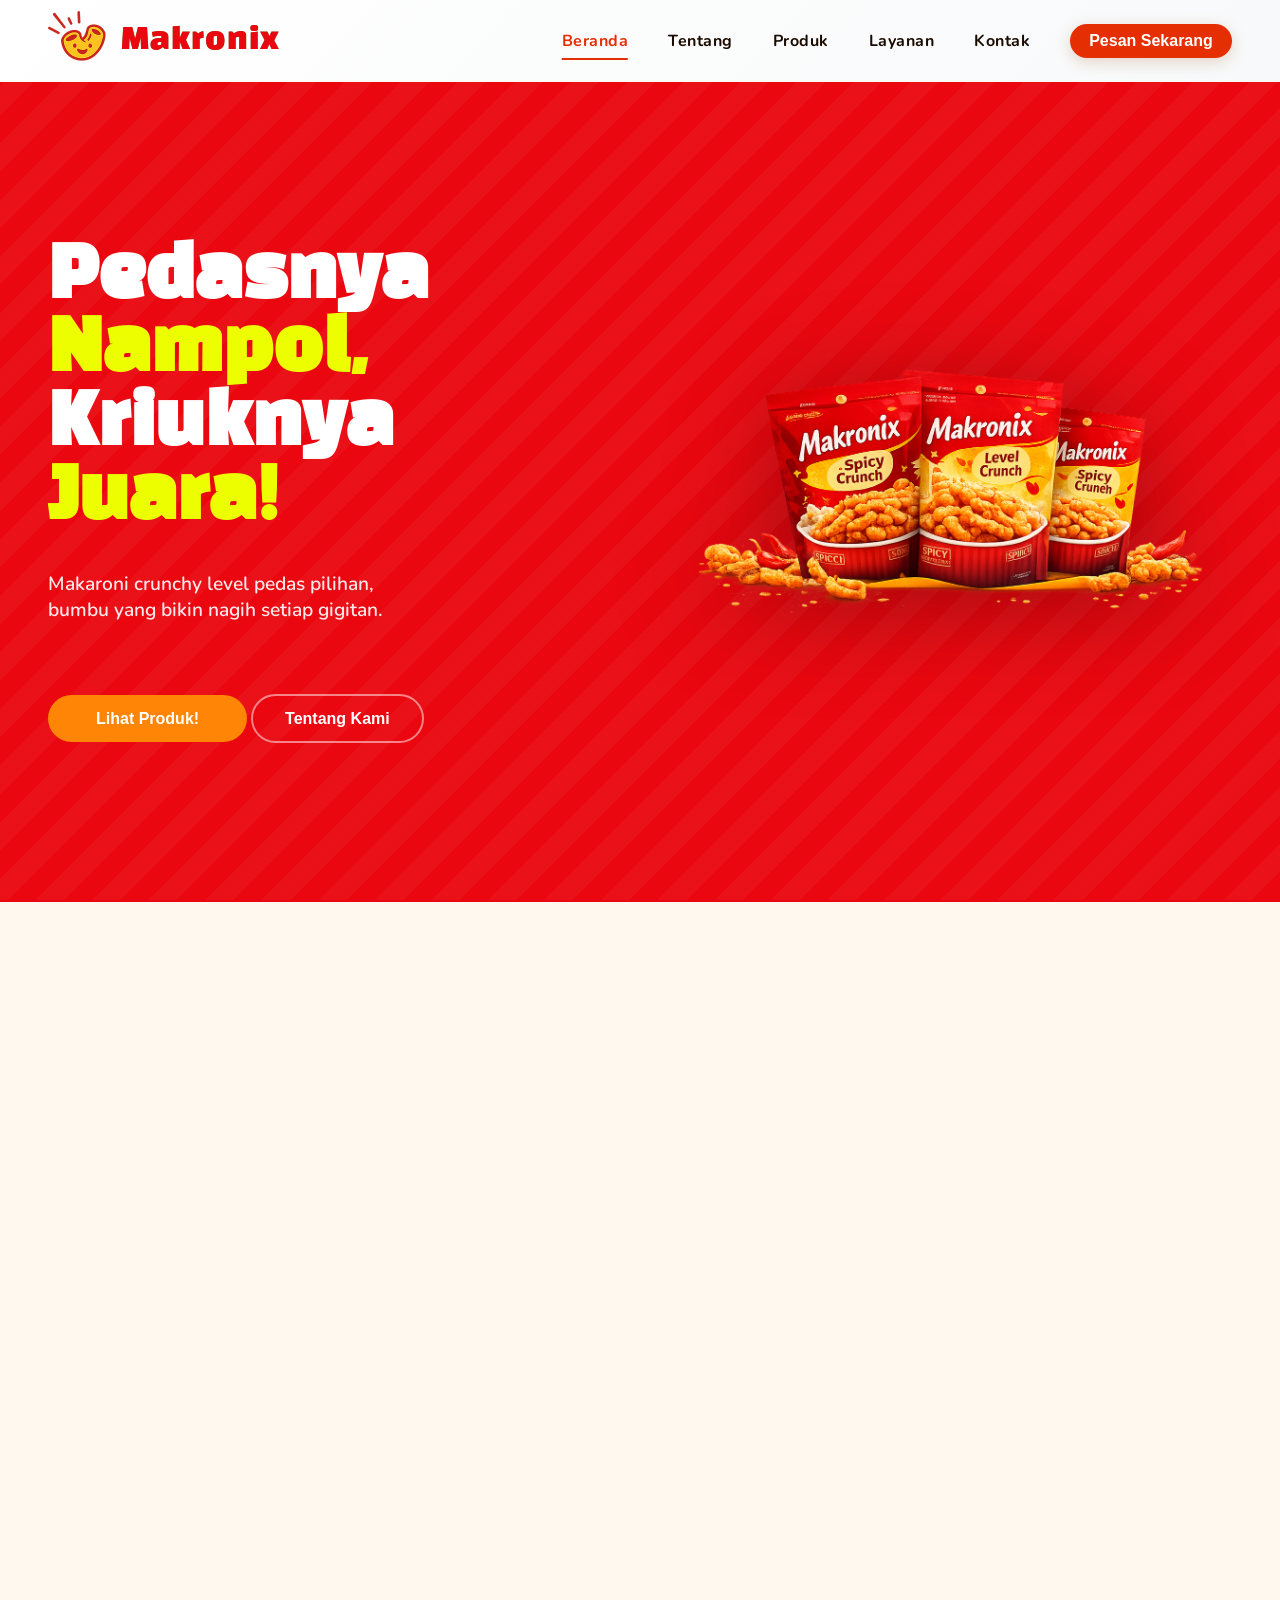
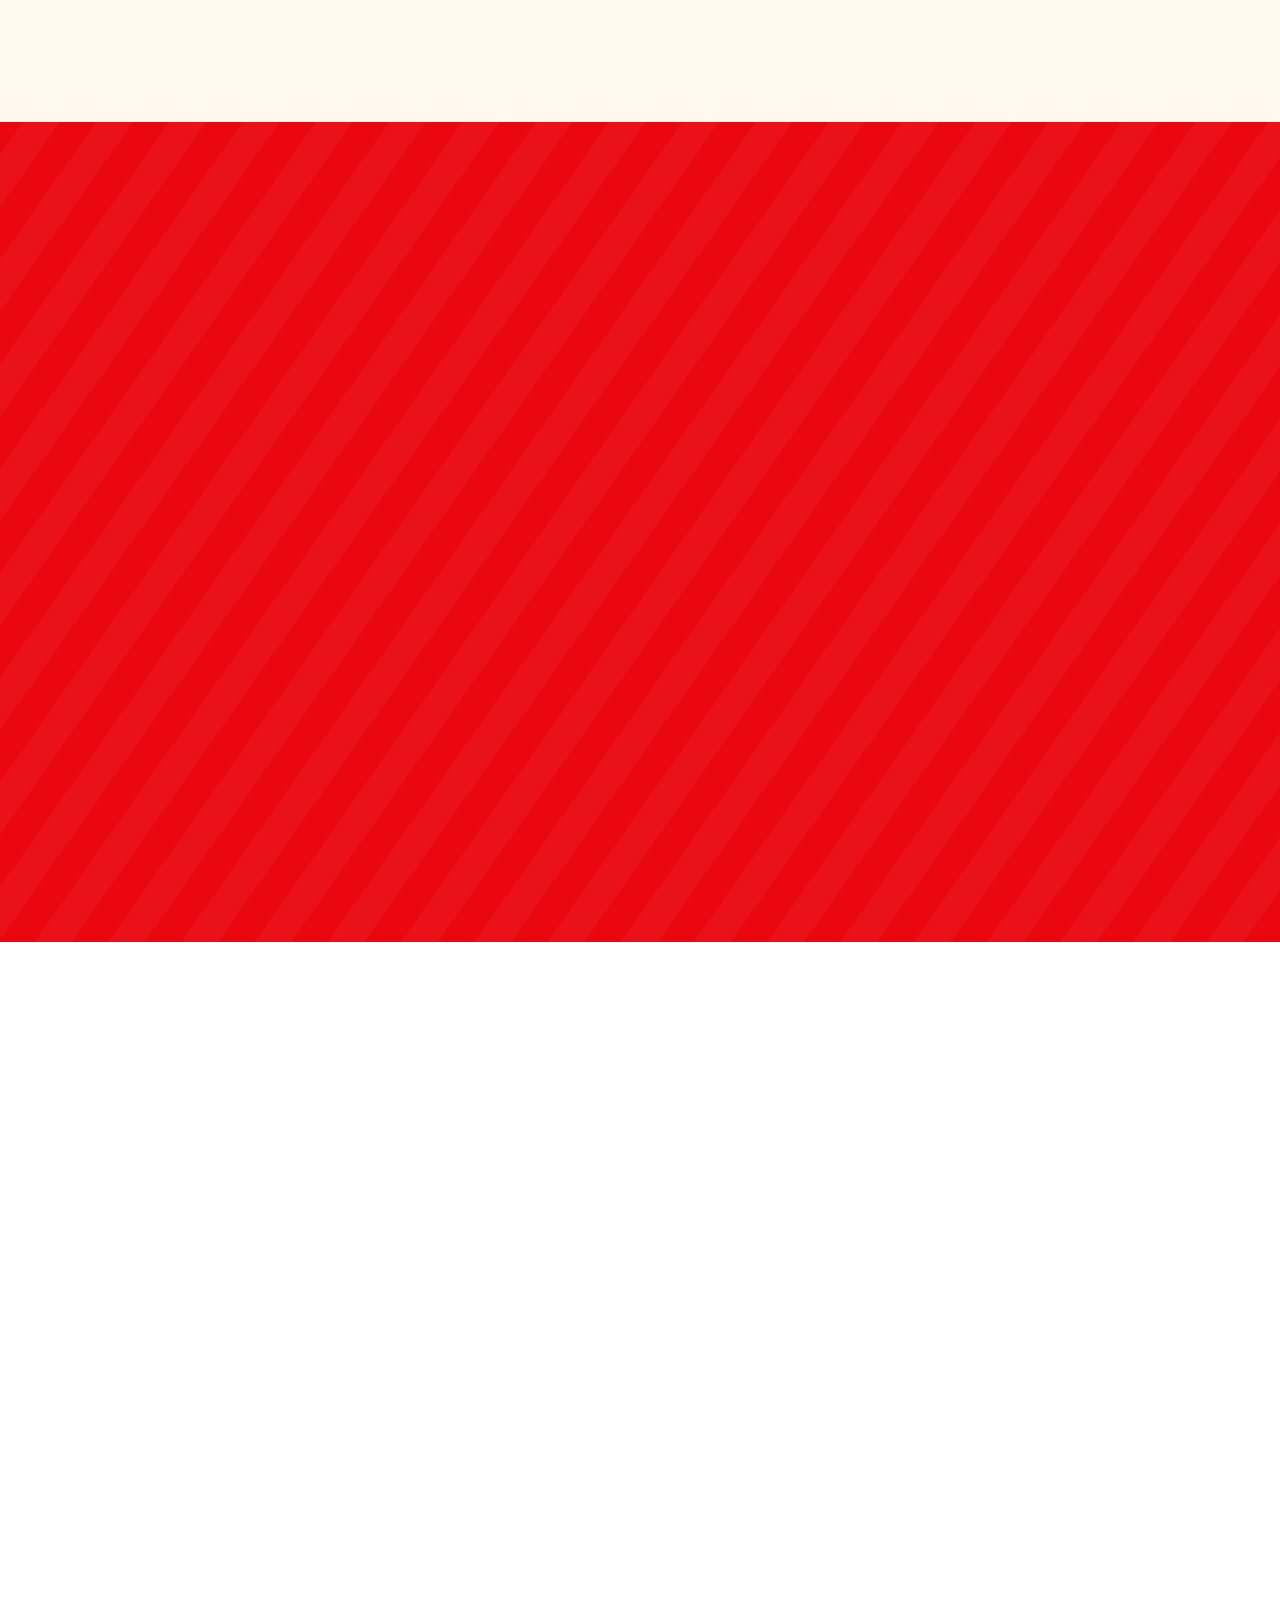
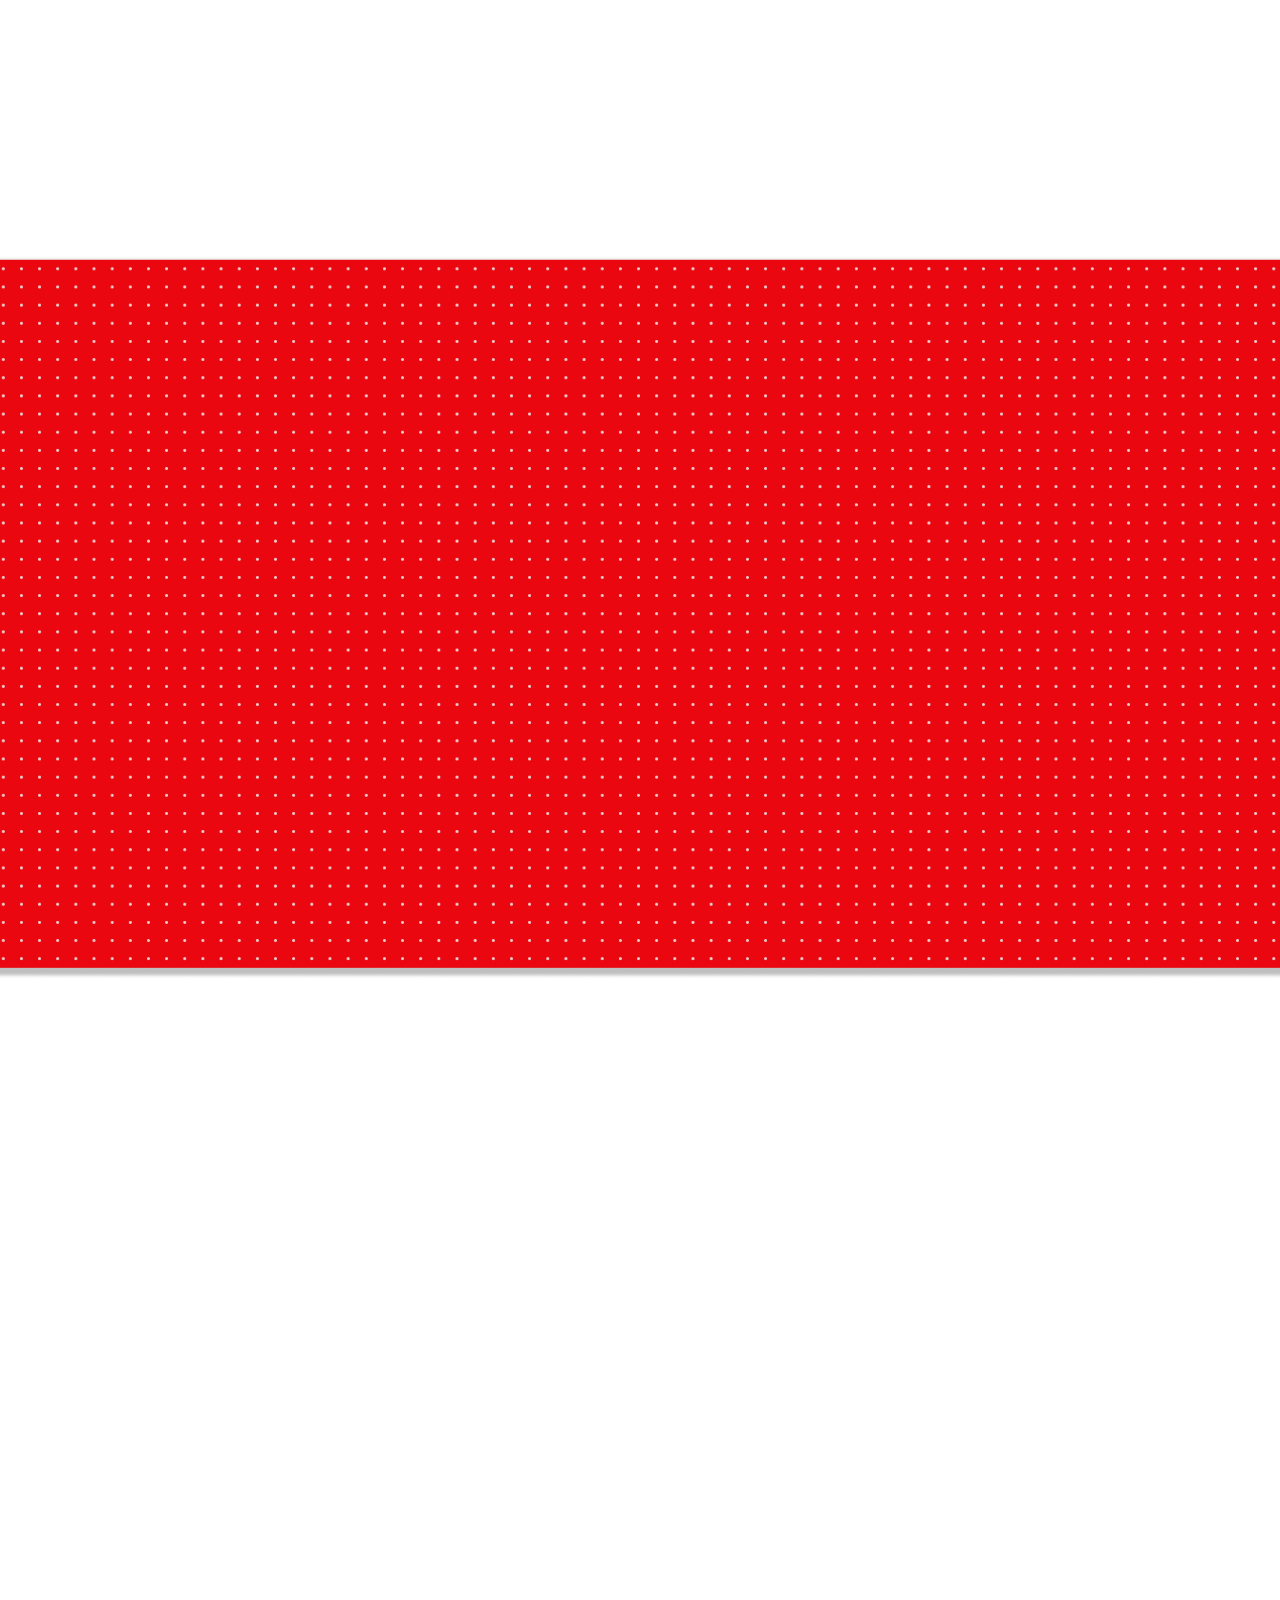
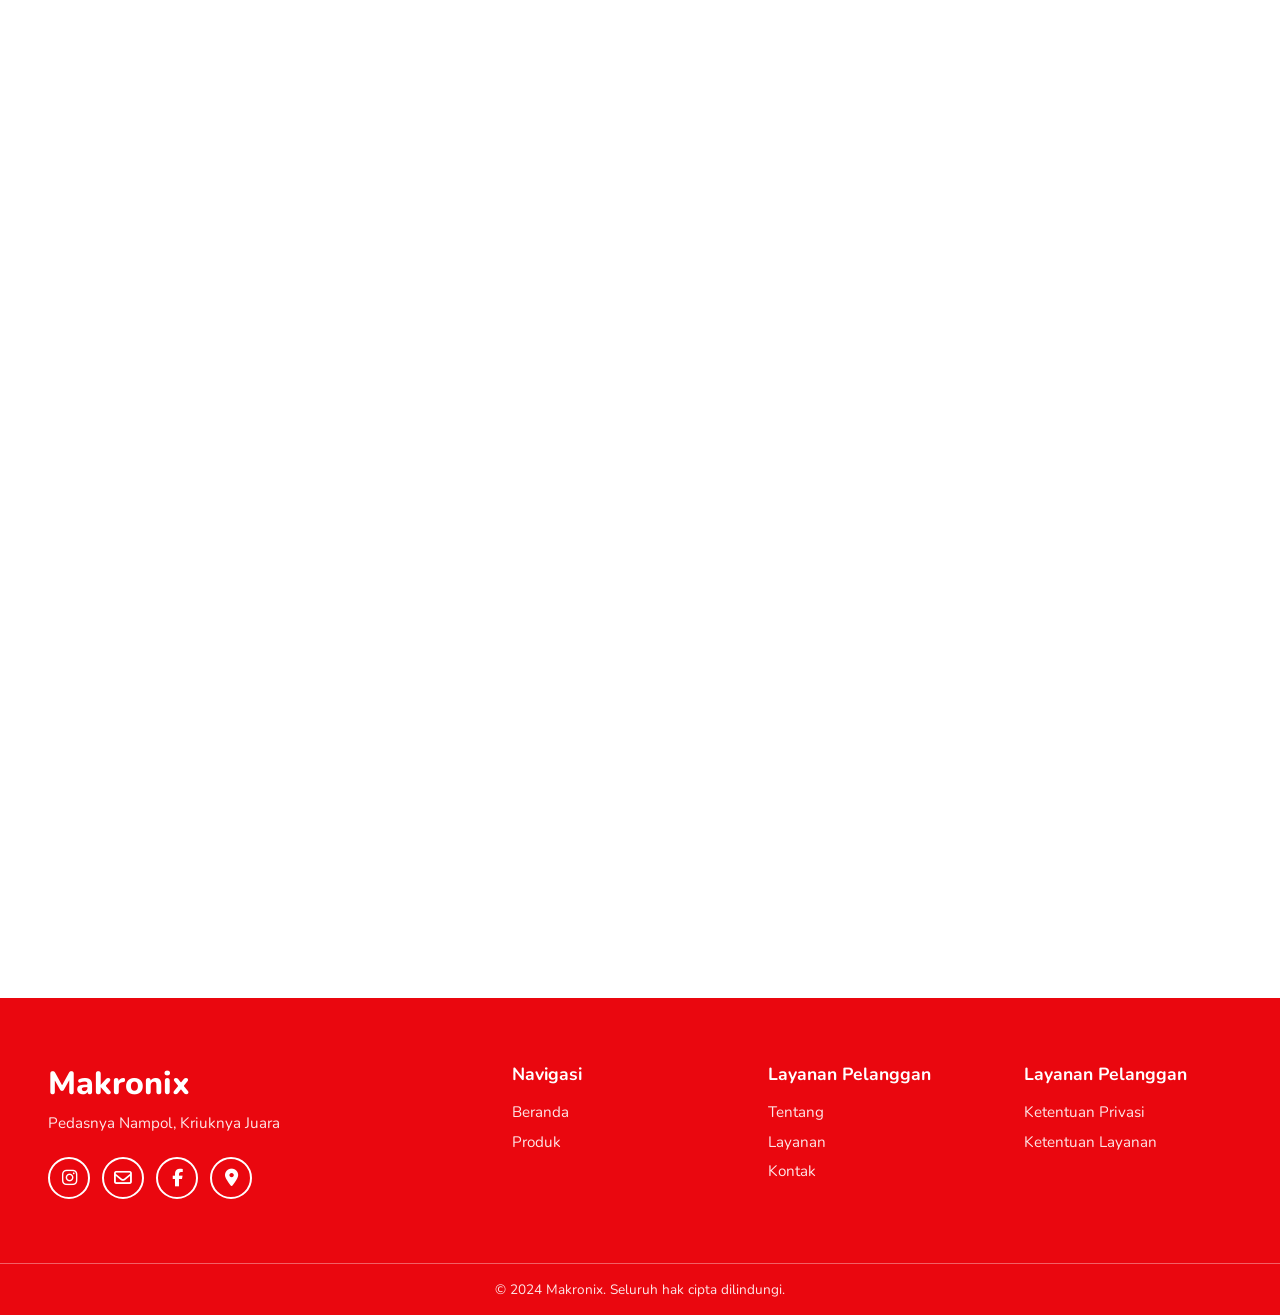
==== commit ebc57d1a: "fix: fix tombol animasi delay" ====
--- a/index.html
+++ b/index.html
@@ -35,7 +35,7 @@
                 <li><a href="#produk" class="nav-link">Produk</a></li>
                 <li><a href="#layanan" class="nav-link">Layanan</a></li>
                 <li><a href="#kontak" class="nav-link">Kontak</a></li>
-                <button class="nav-button">Pesan Sekarang</button>
+                <button class="nav-button" onclick="window.location.href='menu/'">Pesan Sekarang</button>
             </ul>
         </div>
     </nav>
@@ -43,19 +43,19 @@
     <section id="beranda" class="hero">
         <div class="hero-stripe"></div>
         <div class="hero-content">
-            <div class="hero-text">
+            <div class="hero-text" data-aos="fade-right" data-aos-delay="300">
                 <h1>Pedasnya <em>Nampol,</em><br>Kriuknya <em>Juara!</em></h1>
                 <p>Makaroni crunchy level pedas pilihan,<br>bumbu yang bikin nagih setiap gigitan.</p>
                 <div class="hero-btn-group">
                     <button class="hero-btn"
                         onclick="document.getElementById('produk').scrollIntoView({behavior:'smooth'})"
-                        data-aos="fade-right" data-aos-delay="200">Lihat Produk!</button>
+                        >Lihat Produk!</button>
                     <button class="btn-ghost"
                         onclick="document.getElementById('tentang').scrollIntoView({behavior:'smooth'})">Tentang
                         Kami</button>
                 </div>
             </div>
-            <div class="hero-produk">
+            <div class="hero-produk" data-aos="fade-left" data-aos-delay="500">
                 <img src="assets/hero-produk.png" alt="hero-produk" data-aos="zoom-in">
             </div>
         </div>
@@ -224,7 +224,7 @@
                     Berlaku Untuk Semua Pemesanan Online!
                 </p>
 
-                <button class="promo-btn" data-aos="fade-down" data-aos-delay="200">
+                <button class="promo-btn" data-aos="fade-down" data-aos-delay="200" onclick="window.location.href='menu/'">
                     Pesan Sekarang!
                 </button>
             </div>
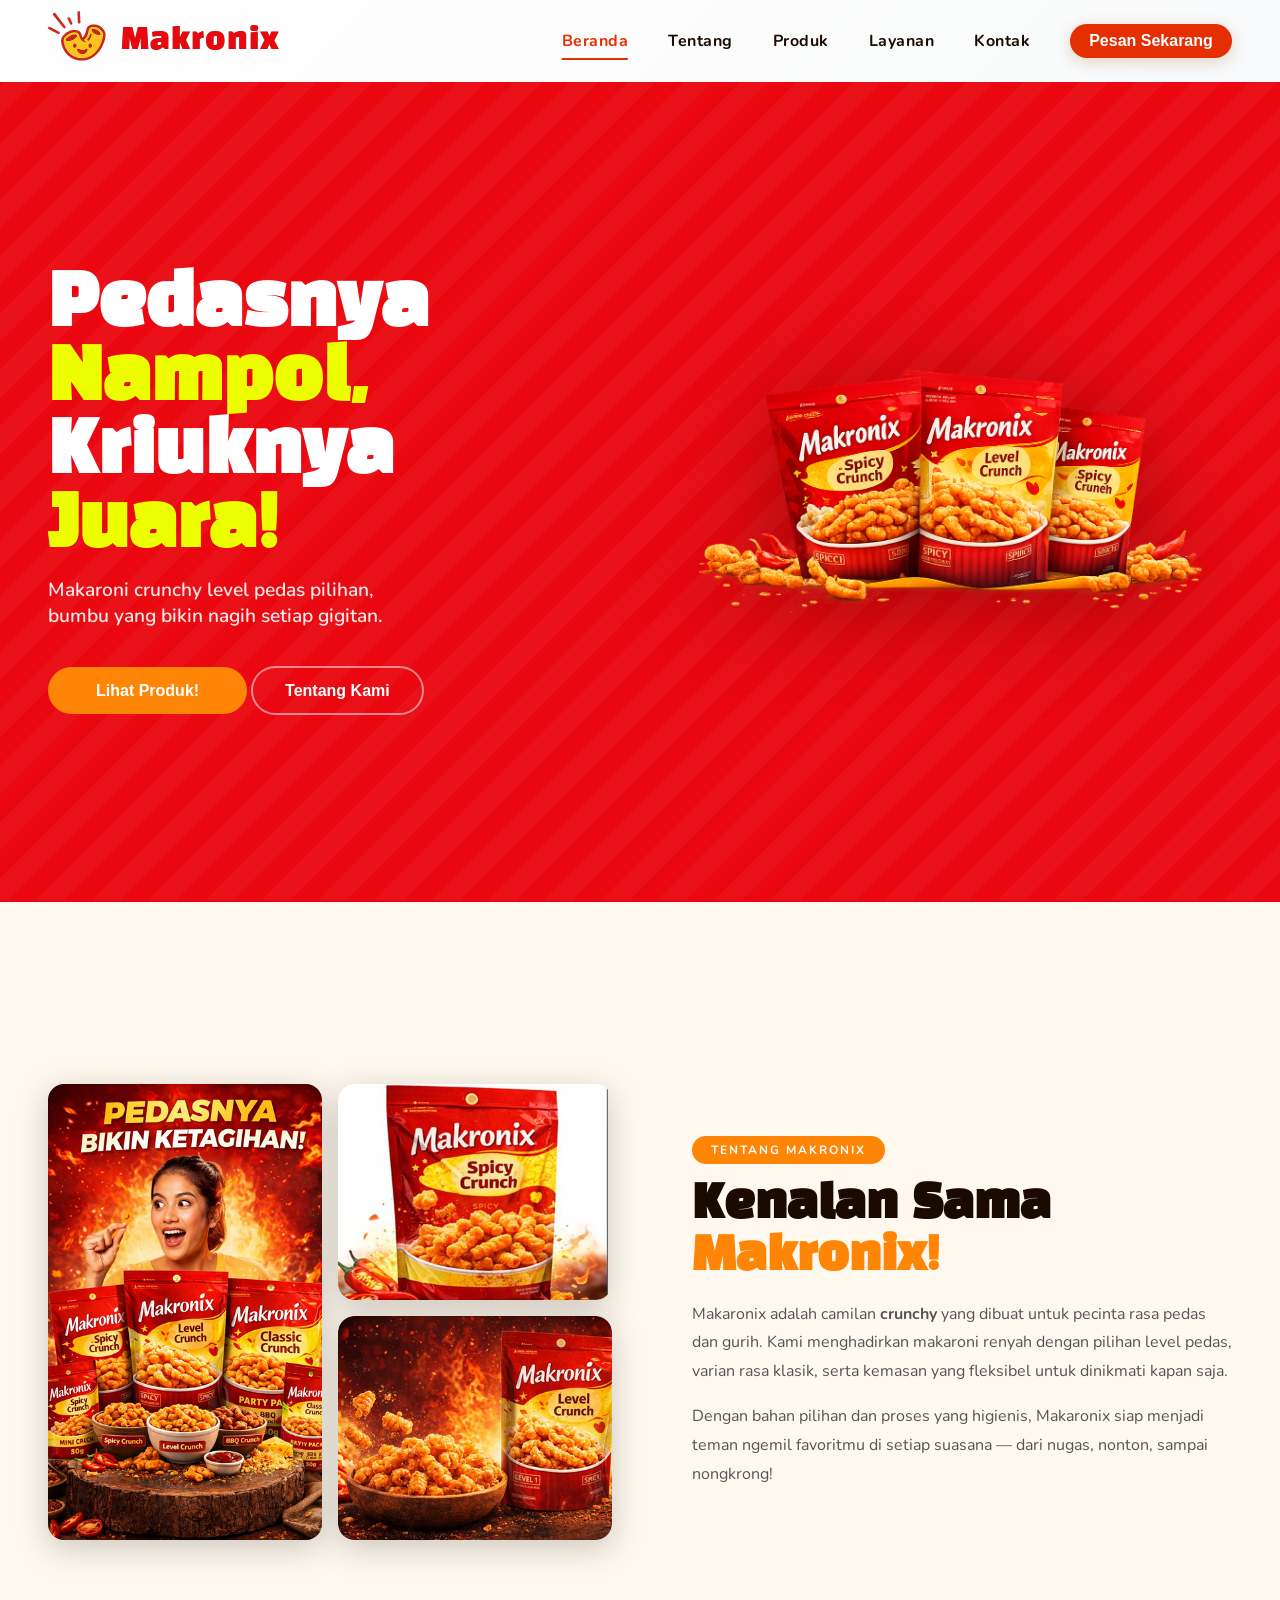
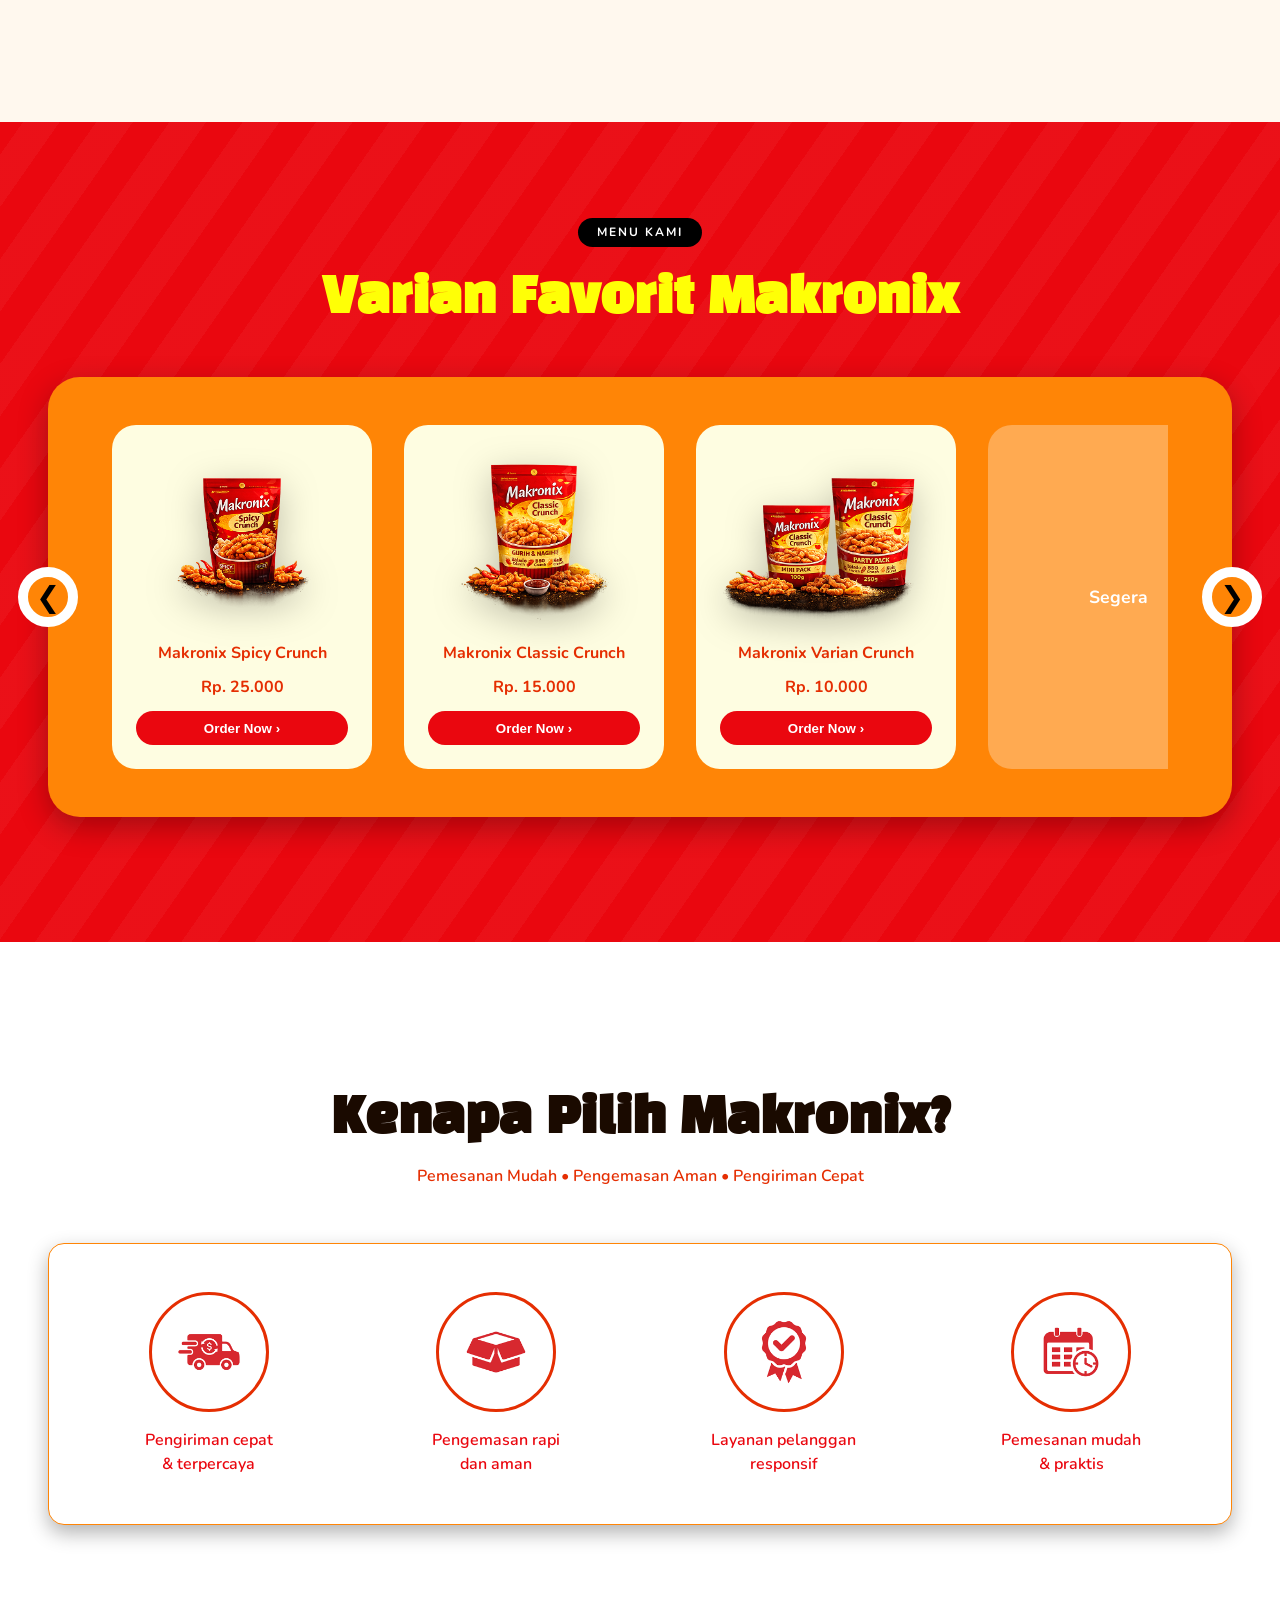
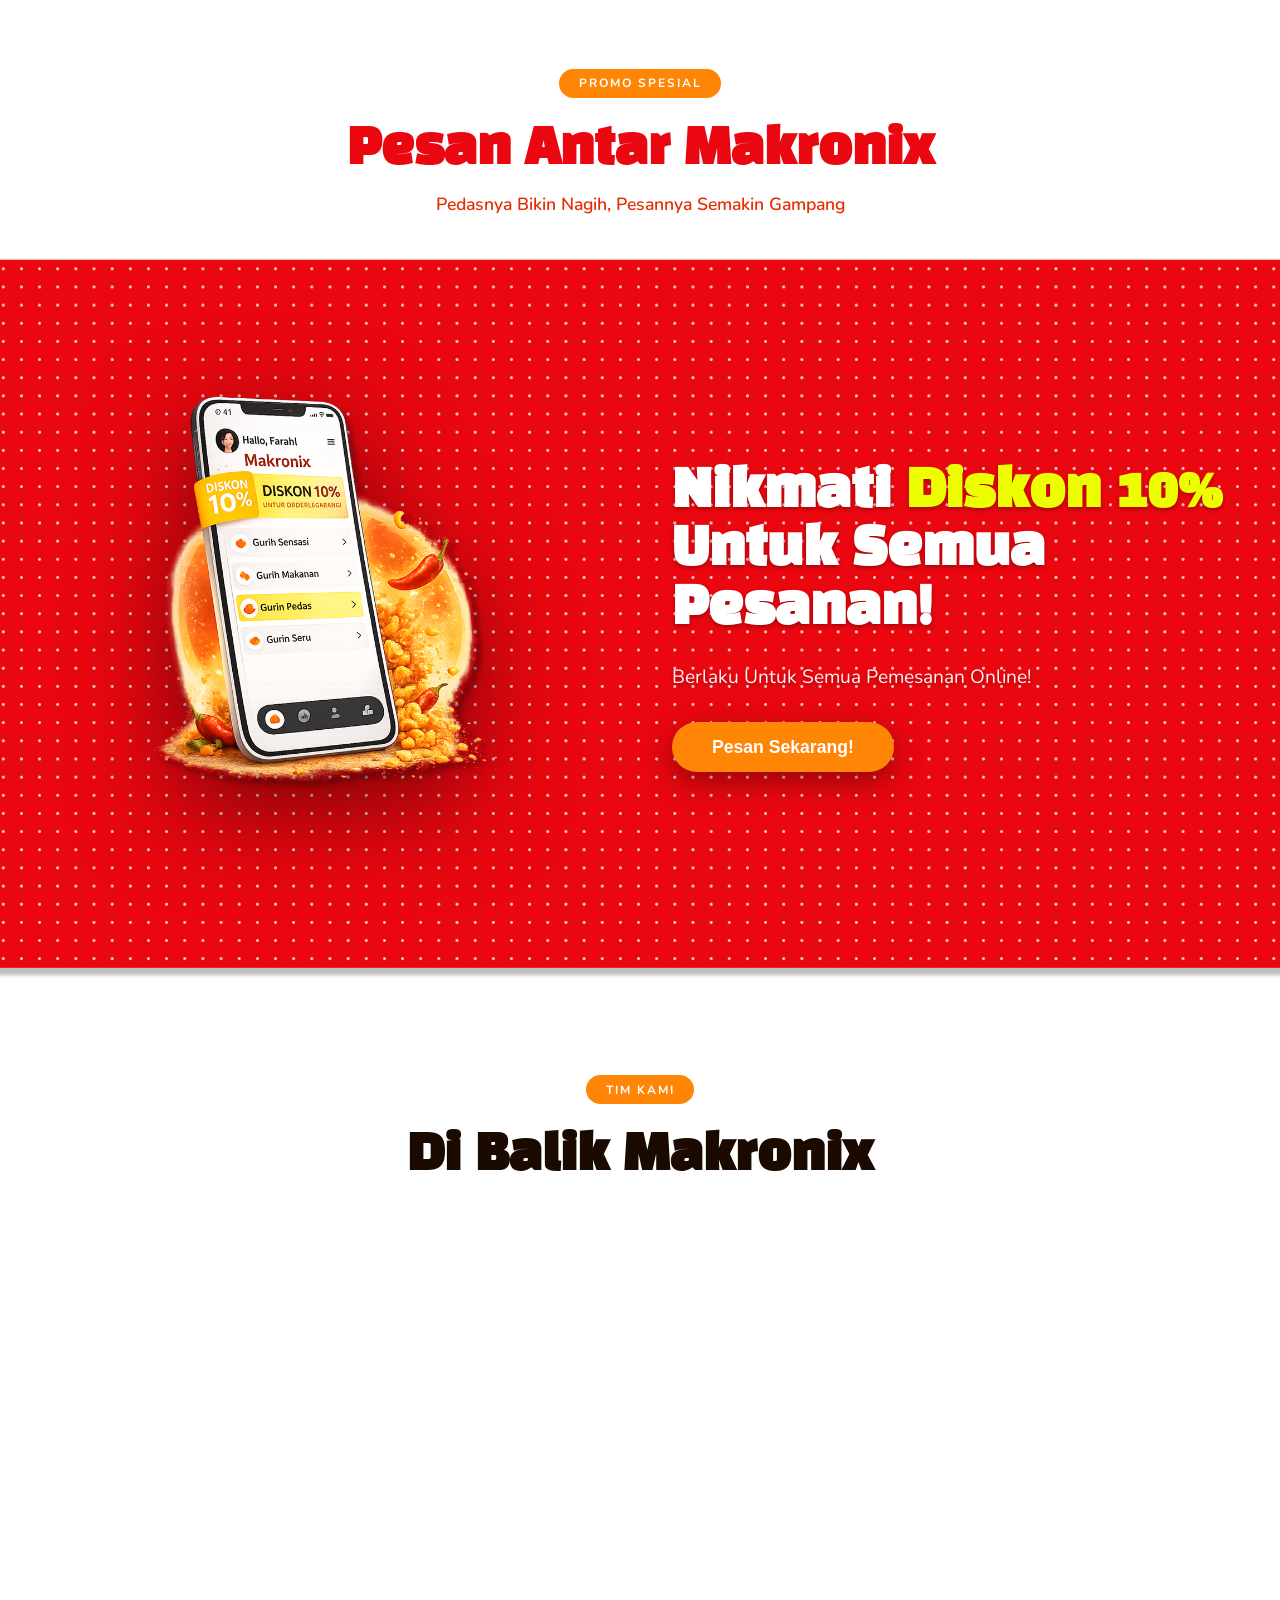
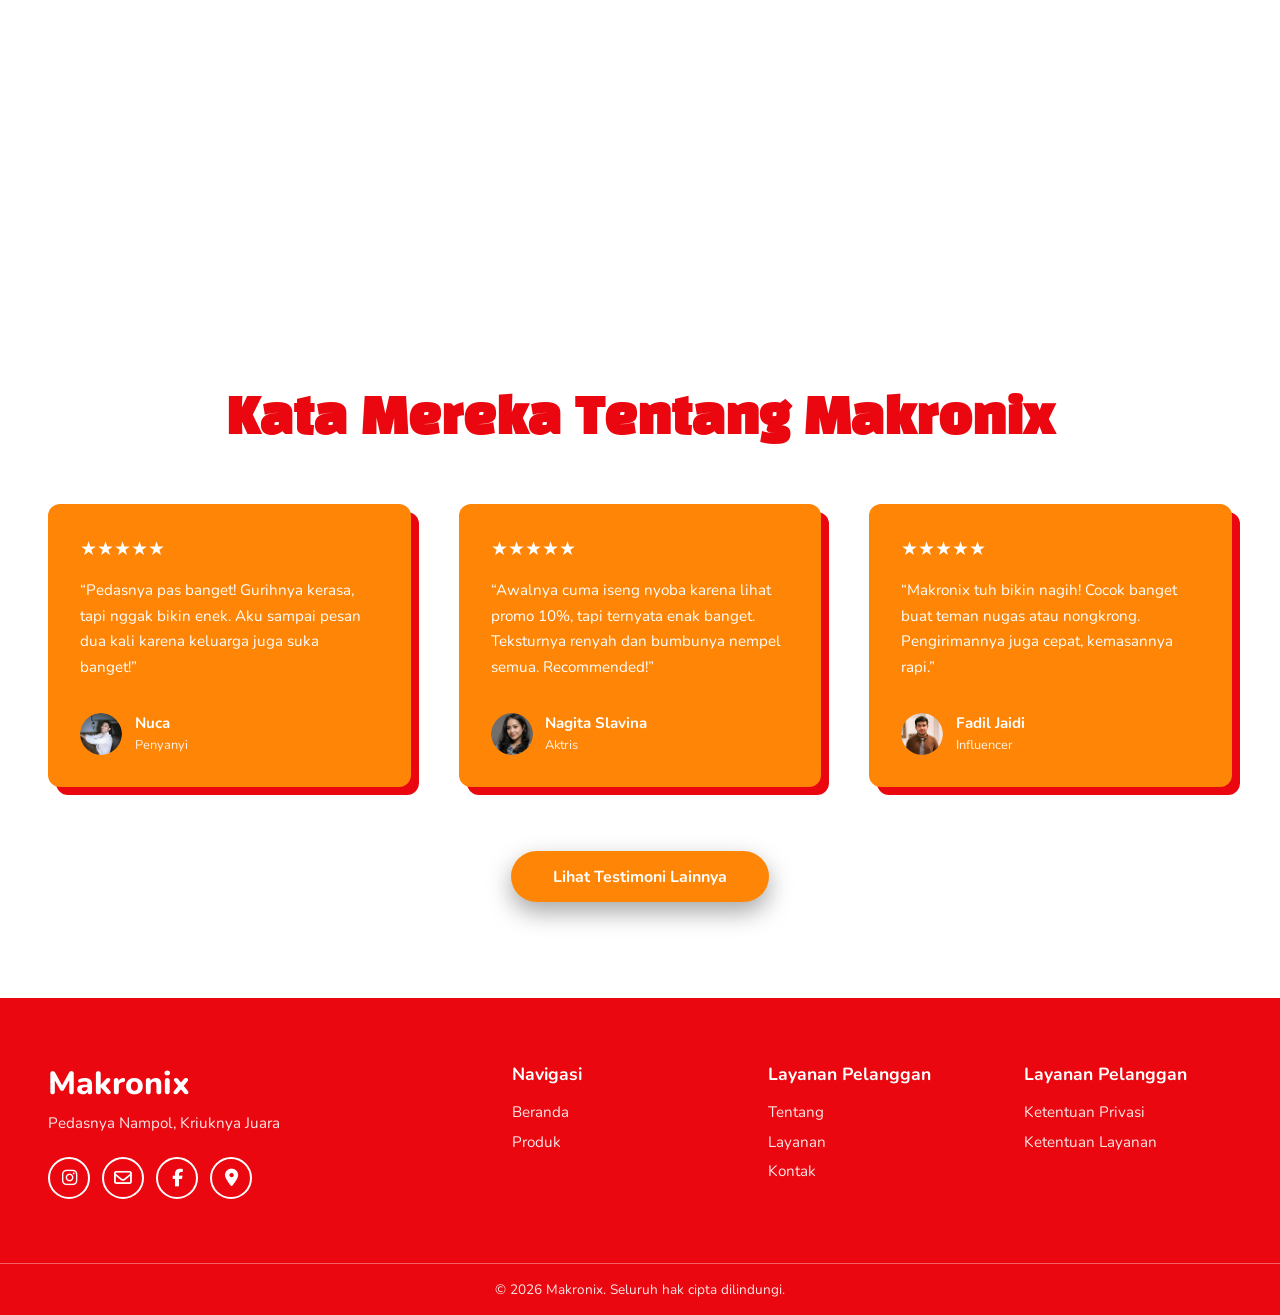
==== commit 4e103f75: "fix: padding atara button" ====
--- a/index.html
+++ b/index.html
@@ -387,7 +387,7 @@
         </div>
 
         <div class="footer-bottom">
-            © 2024 Makronix. Seluruh hak cipta dilindungi.
+            © 2026 Makronix. Seluruh hak cipta dilindungi.
         </div>
     </footer>
 
--- a/style.css
+++ b/style.css
@@ -224,7 +224,7 @@
     flex: 1;
     display: flex;
     flex-direction: column;
-    gap: 1rem;
+    gap: 0.4rem;
 }
 
 .hero-text h1 {
@@ -245,13 +245,13 @@
 }
 
 .hero-text p {
-    margin: 1.2rem 0 2rem;
+    margin: 0.4rem 0 1rem;
     font-size: clamp(1rem, 1.6vw, 1.2rem);
     font-weight: 600; opacity: .9;
 }
 
 .hero-btn {
-    margin-top: 1.5rem;
+    margin-top: 1rem;
     width: fit-content;
 
     padding: 0.9rem 3rem;
@@ -1111,6 +1111,10 @@
         border-radius: 10px;
     }
 
+    .hero-btn-group {
+        align-items: center;
+    }
+
     .tentang {
         padding: 4rem 0;
     }
@@ -1166,11 +1170,16 @@
 
     .hero-text {
         align-items: center;
+        gap: 0.3rem;
     }
 
     .hero-text h1 {
         font-size: 1.5rem;
         line-height: 1.2;
+    }
+
+    .hero-text p {
+        margin: 0.3rem 0 0.8rem;
     }
 
     .hero-text h3 {
@@ -1181,6 +1190,7 @@
         display: flex;
         flex-direction: column;
         gap: 0.75rem;
+        align-items: center;
     }
 
     .hero-btn {
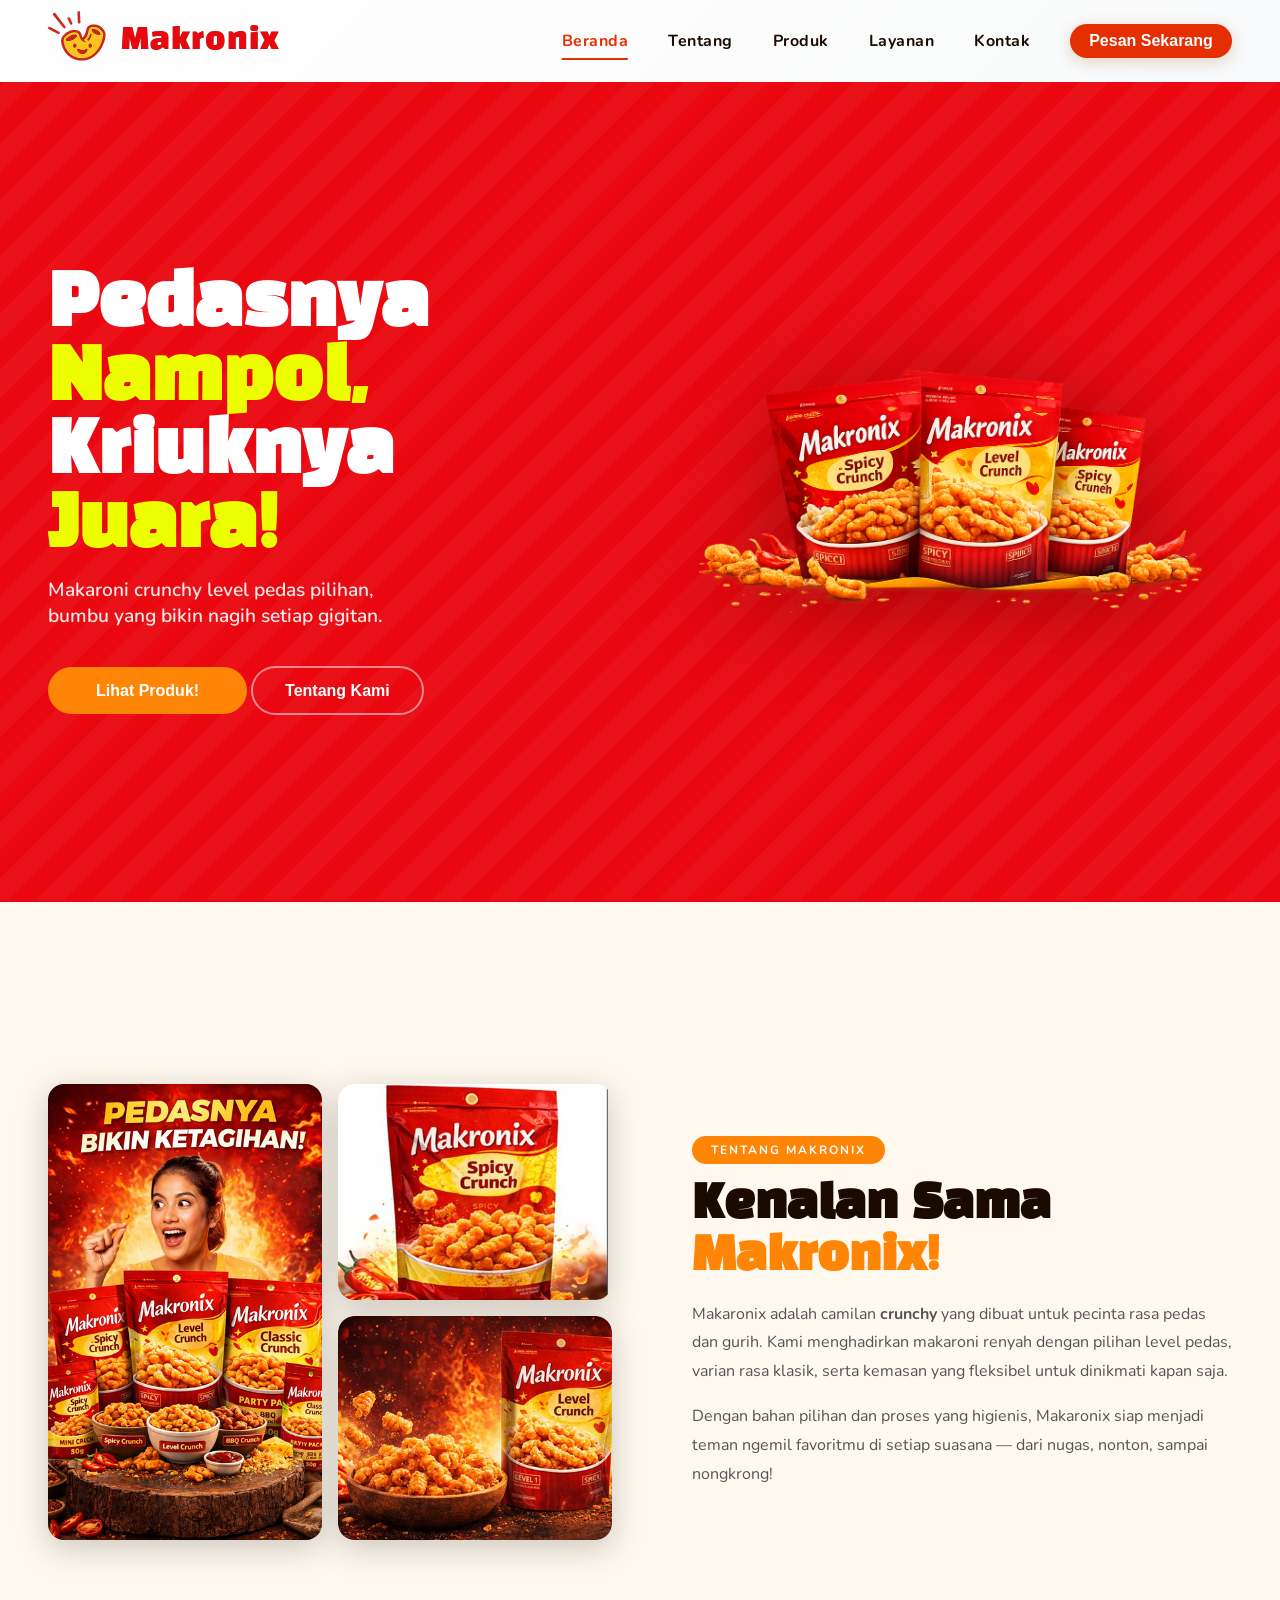
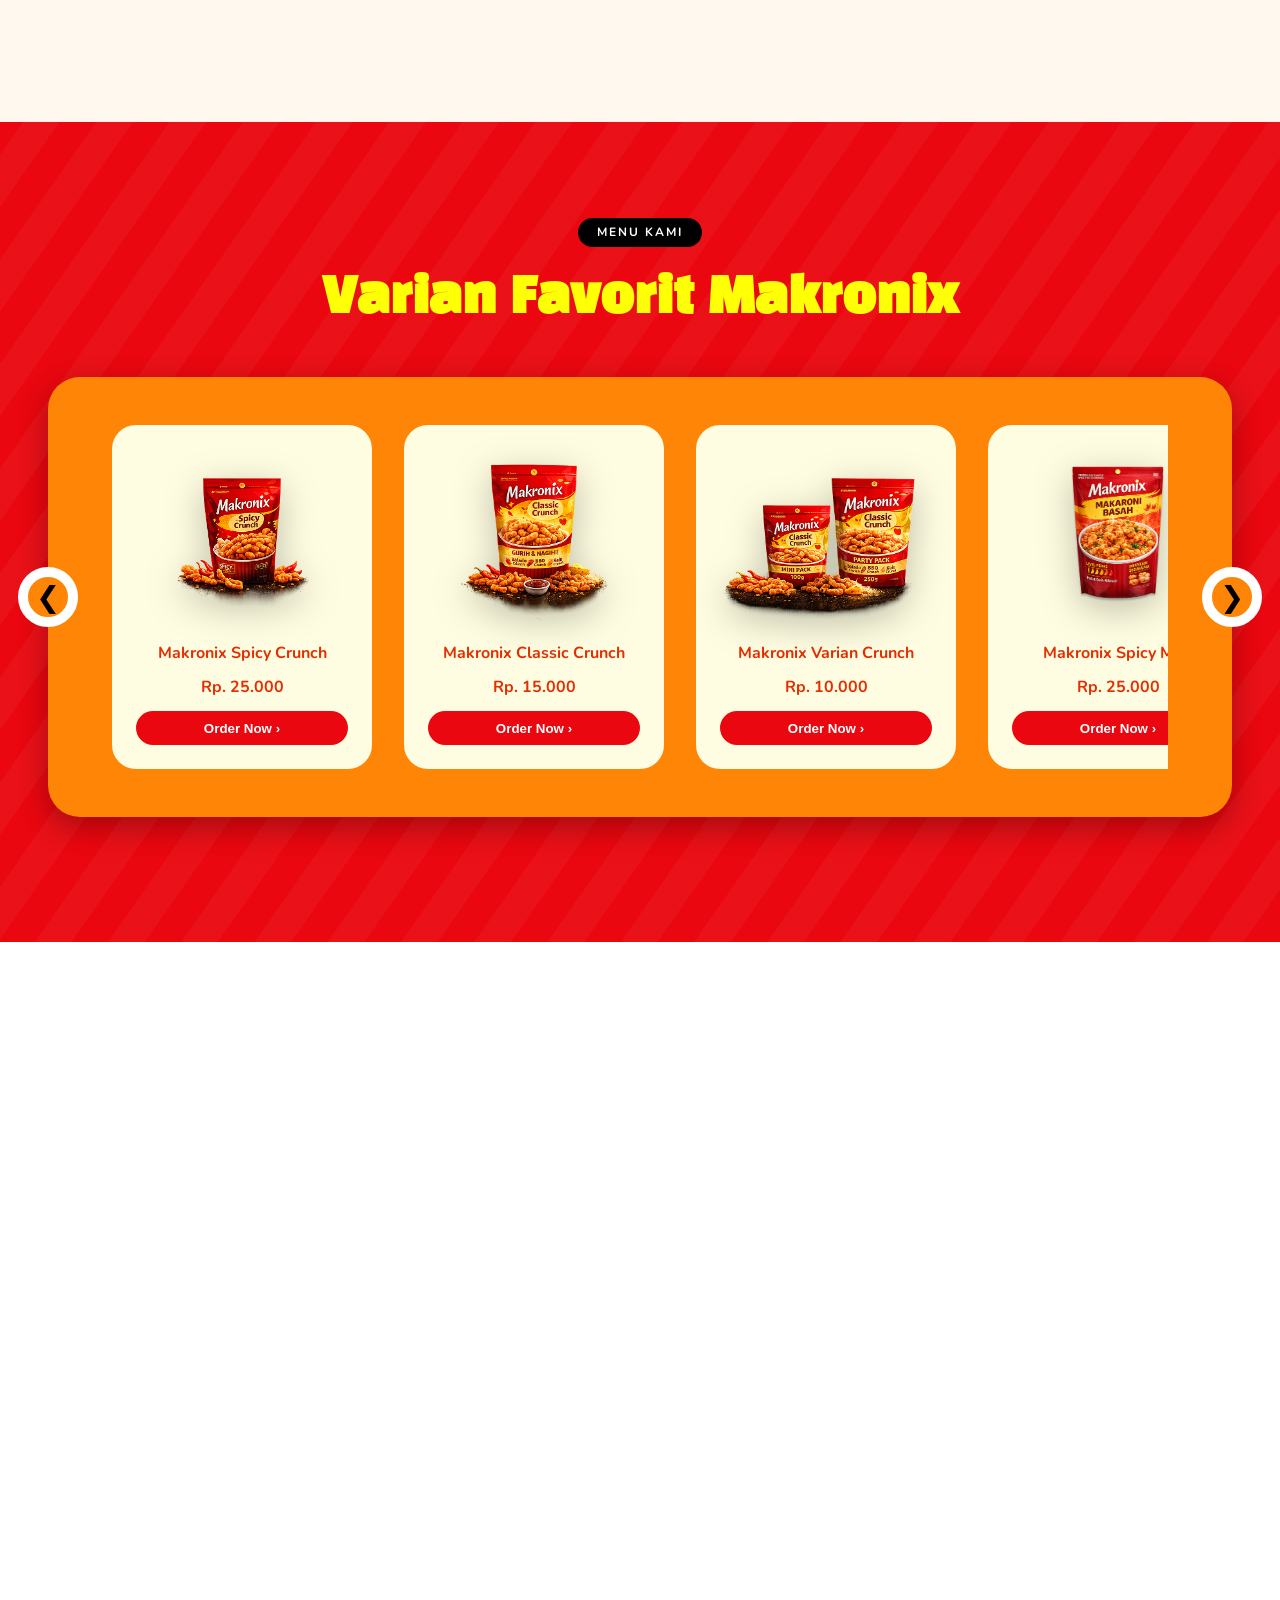
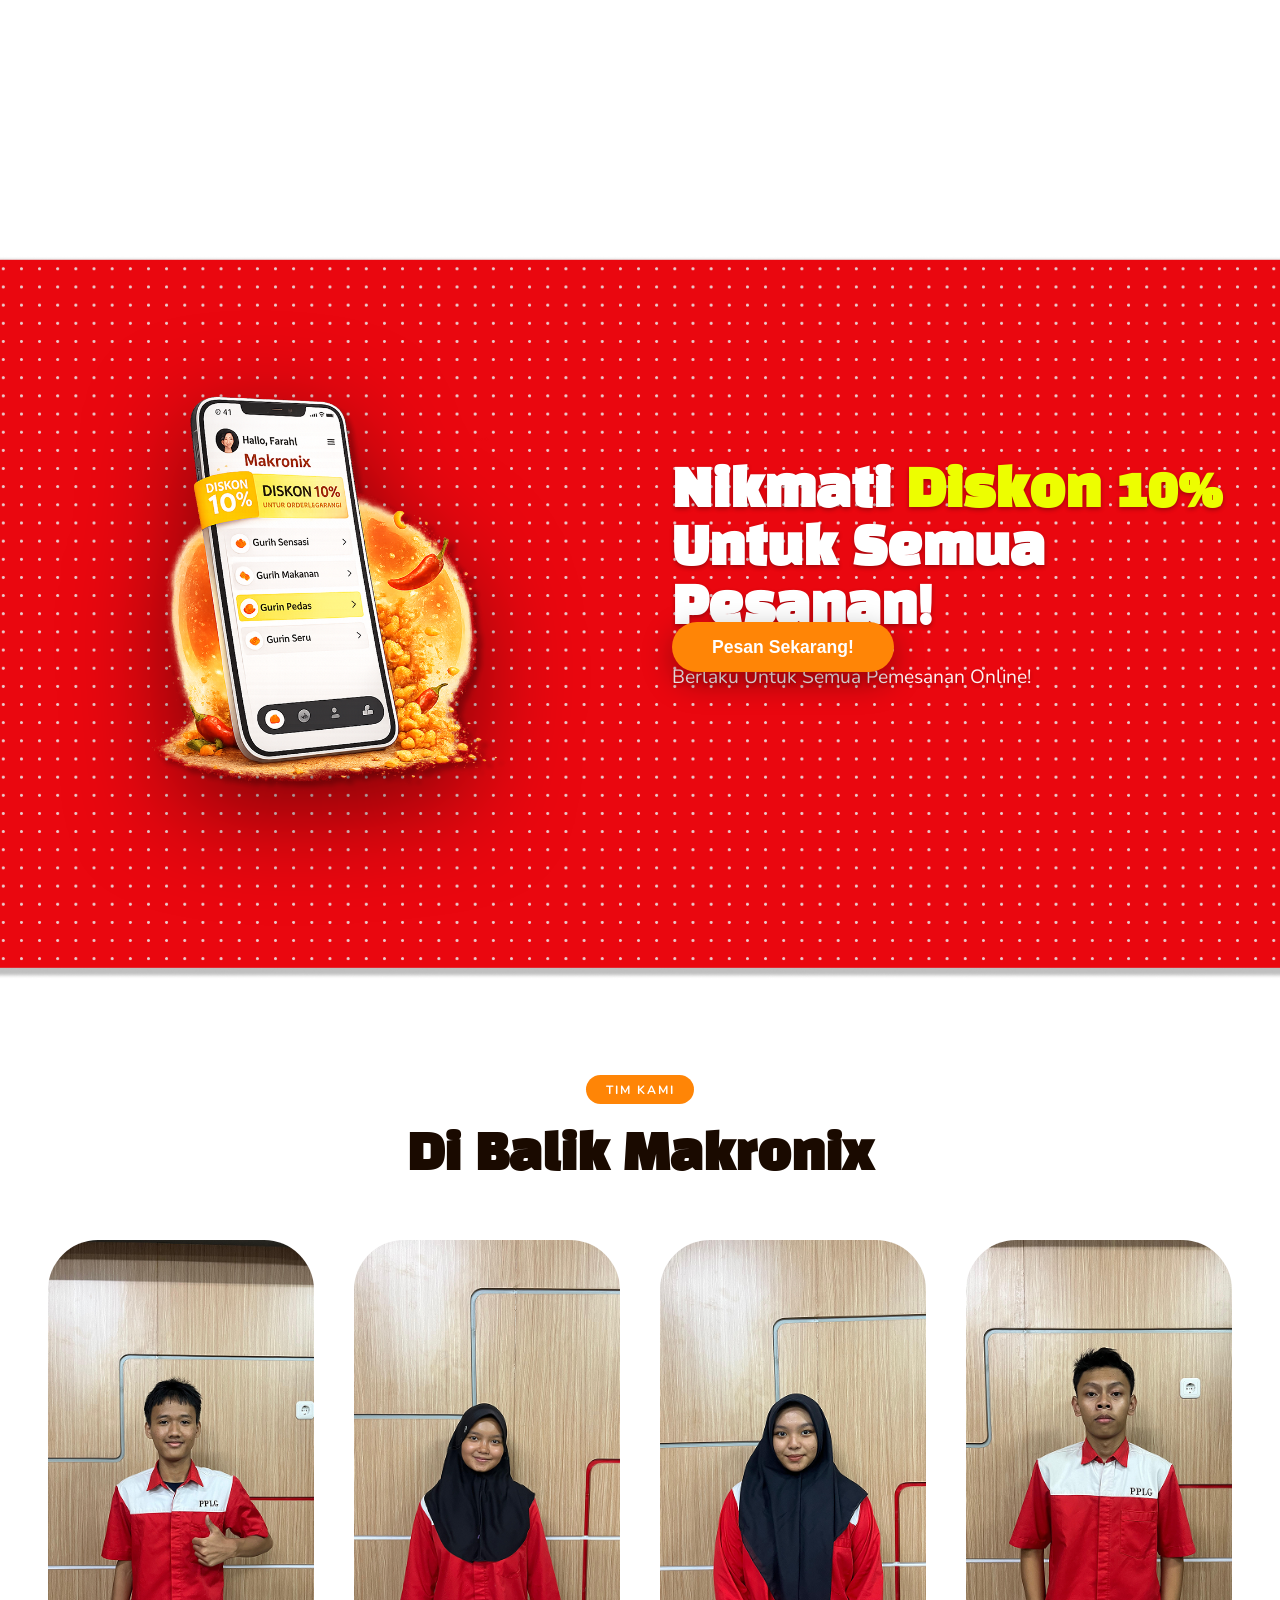
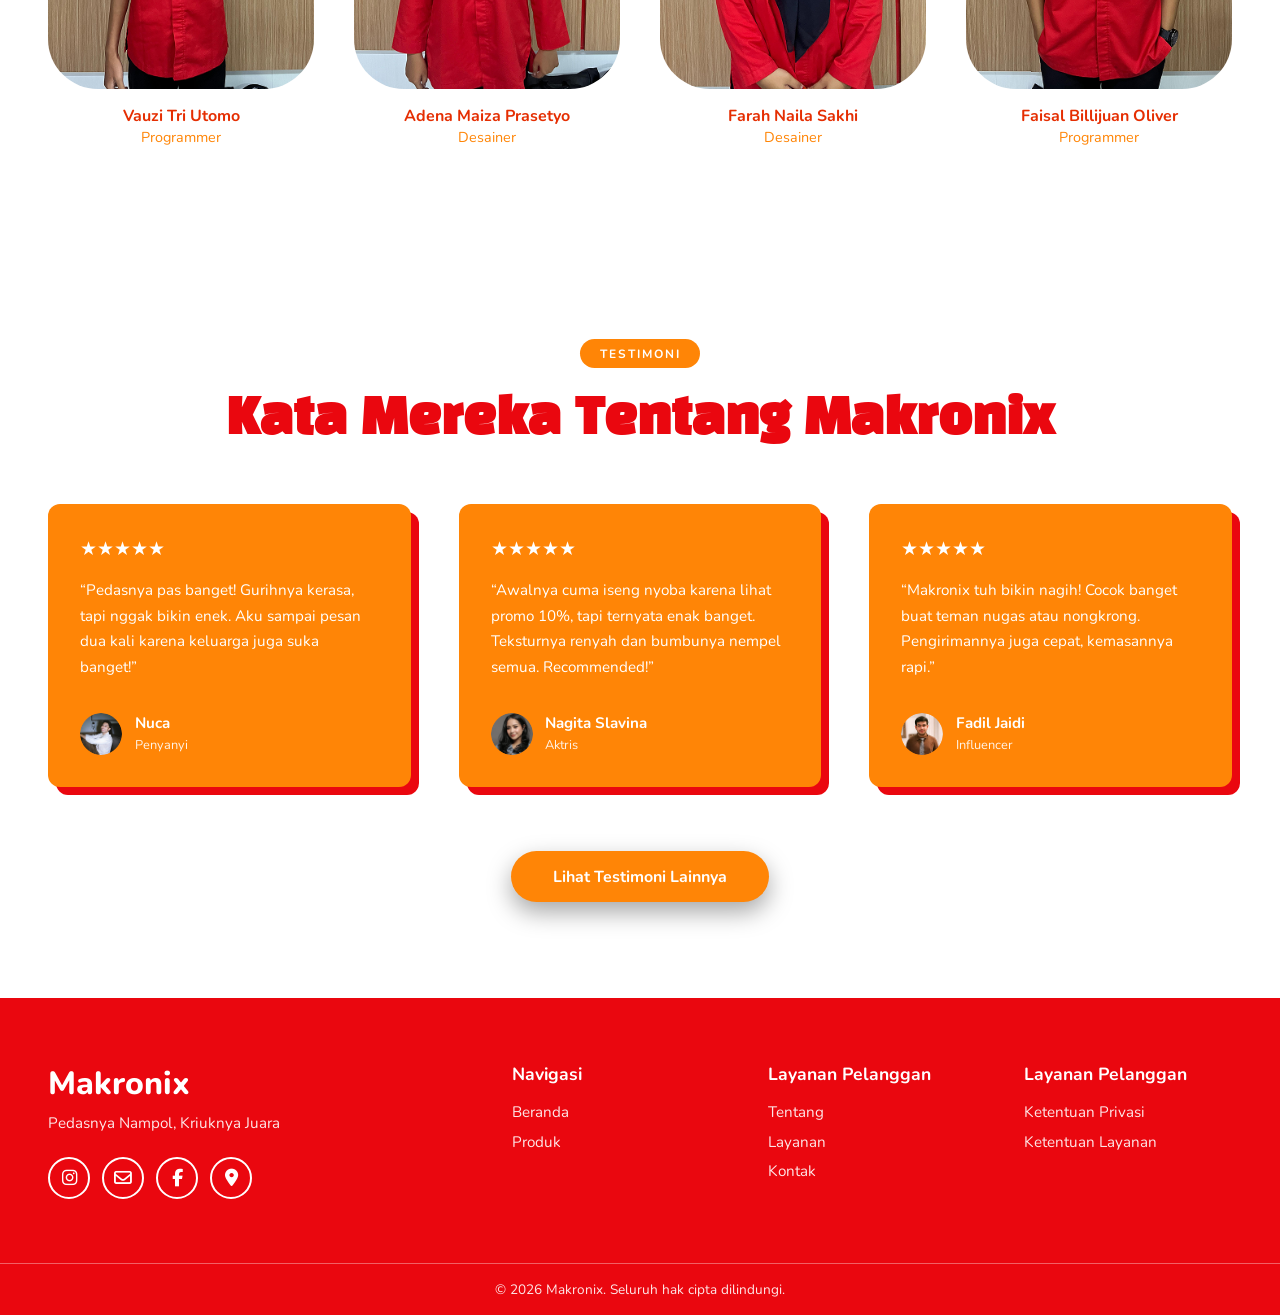
==== commit 1982acbb: "style: tambah semua produk ke halaman utama" ====
--- a/index.html
+++ b/index.html
@@ -131,13 +131,28 @@
                             ›</button>
                     </div>
 
-                    <!-- Kartu kosong (template) -->
-                    <div class="produk-card empty" data-aos="zoom-in" data-aos-delay="300">
-                        <span>Segera</span>
-                    </div>
-
-                    <div class="produk-card empty" data-aos="zoom-in" data-aos-delay="350">
-                        <span>Segera</span>
+                    <div class="produk-card" data-aos="zoom-in" data-aos-delay="250">
+                        <img src="assets/menu/Makronix-Spicy-Melt.png" alt="">
+                        <h3>Makronix Spicy Melt</h3>
+                        <p class="harga">Rp. 25.000</p>
+                        <button class="order-btn" onclick="window.location.href='menu/'">Order Now
+                            ›</button>
+                    </div>
+
+                    <div class="produk-card" data-aos="zoom-in" data-aos-delay="250">
+                        <img src="assets/menu/Makronix-Ori-Classic.png" alt="">
+                        <h3>Makronix Ori Classic</h3>
+                        <p class="harga">Rp. 15.000</p>
+                        <button class="order-btn" onclick="window.location.href='menu/'">Order Now
+                            ›</button>
+                    </div>
+
+                    <div class="produk-card" data-aos="zoom-in" data-aos-delay="250">
+                        <img src="assets/menu/Makronix-CLassic-Cheese.png" alt="">
+                        <h3>Makronix Classic Cheese</h3>
+                        <p class="harga">Rp. 15.000</p>
+                        <button class="order-btn" onclick="window.location.href='menu/'">Order Now
+                            ›</button>
                     </div>
 
                     <div class="produk-card empty" data-aos="zoom-in" data-aos-delay="400">
--- a/style.css
+++ b/style.css
@@ -277,9 +277,9 @@
       background: transparent; color: var(--color-white);
       font-weight: bold; font-size: 1rem;
       border: 2px solid rgba(255,255,255,.5);
-      transition: background .2s, border-color .2s;
-    }
-.btn-ghost:hover { background: rgba(255,255,255,.12); border-color: var(--color-white); }
+      transition: background .2s, border-color .2s, transform .2s;
+    }
+.btn-ghost:hover { background: rgba(255,255,255,.12); border-color: var(--color-white); transform: scale(0.9); }
 
 @keyframes float-sway {
     0% {
@@ -764,11 +764,11 @@
     cursor: pointer;
 
     box-shadow: 0 10px 30px rgba(0,0,0,0.35);
-    transition: transform 0.25s ease, box-shadow 0.25s ease;
+    transition: transform 0.25s ease, box-shadow 0.25s ease !important;
 }
 
 .promo-btn:hover {
-    transform: translateY(-3px);
+    transform: scale(0.9) !important;
     box-shadow: 0 16px 40px rgba(0,0,0,0.45);
 }
 
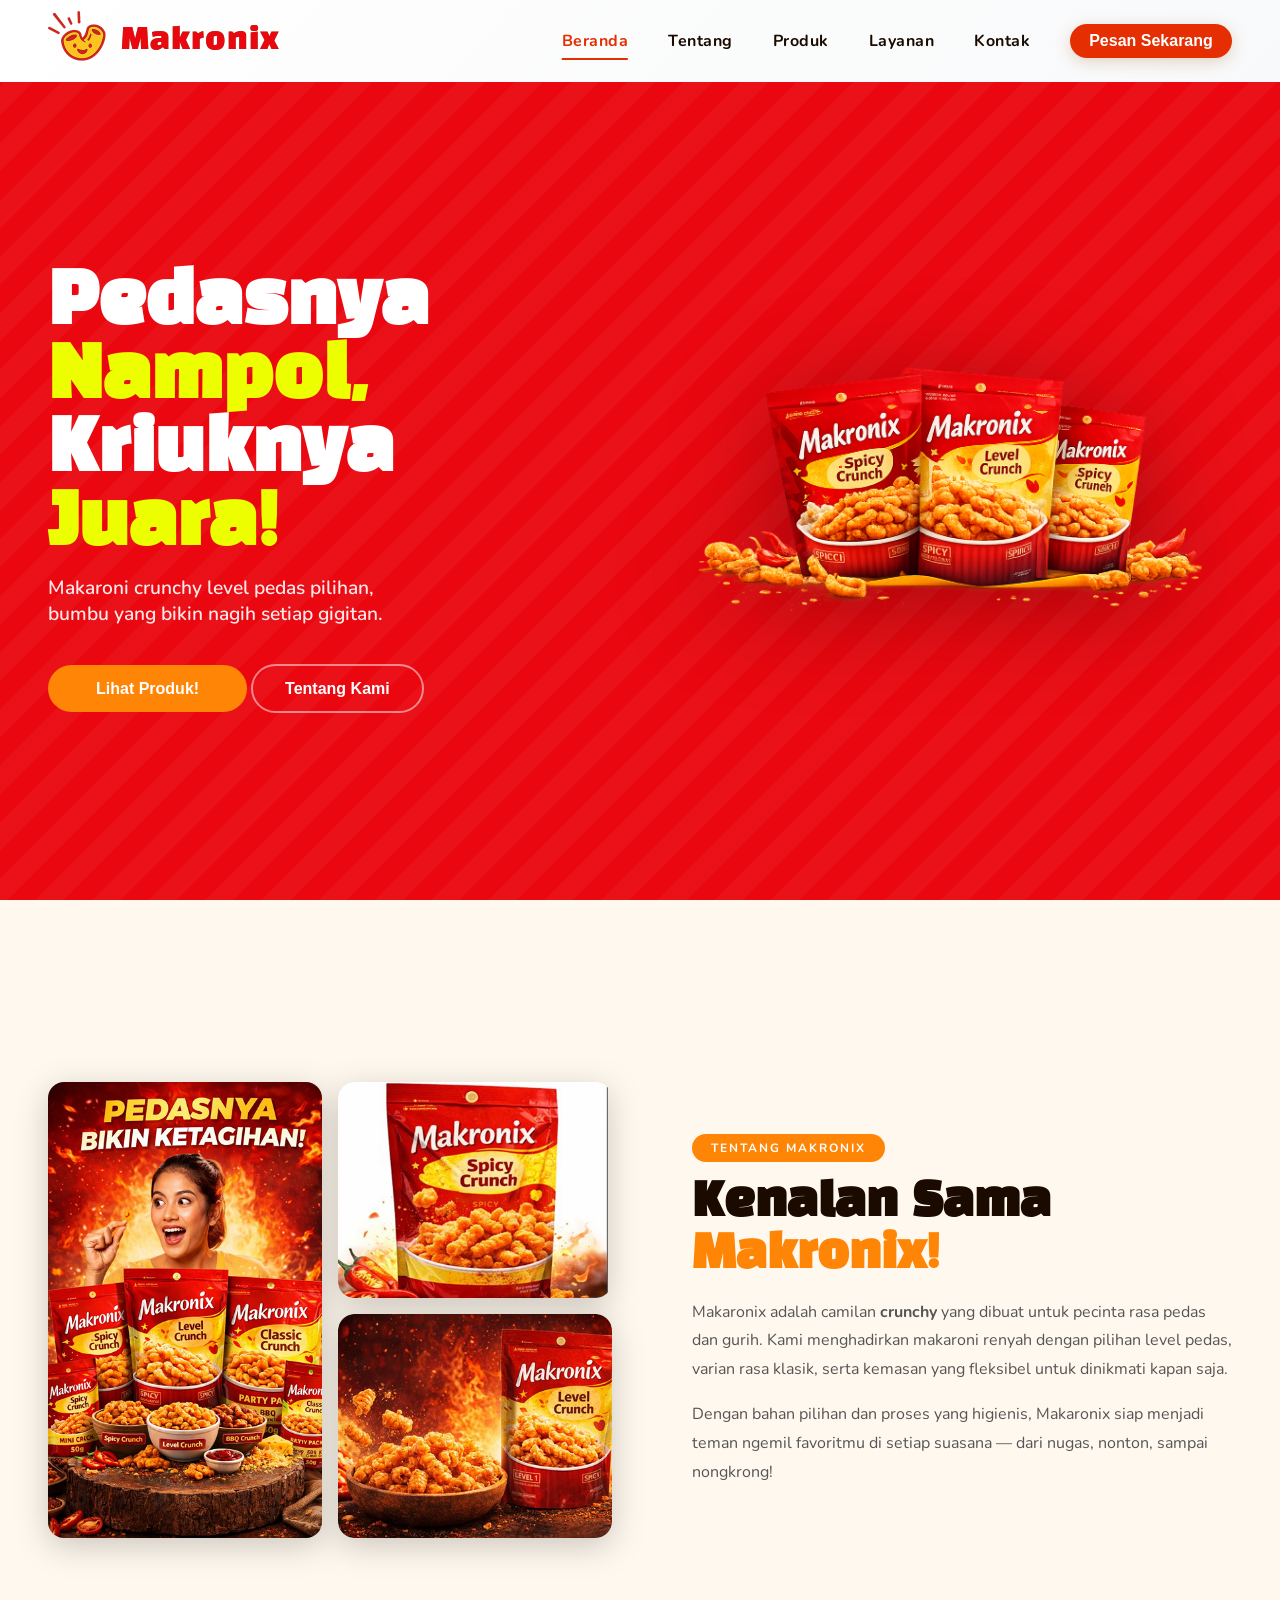
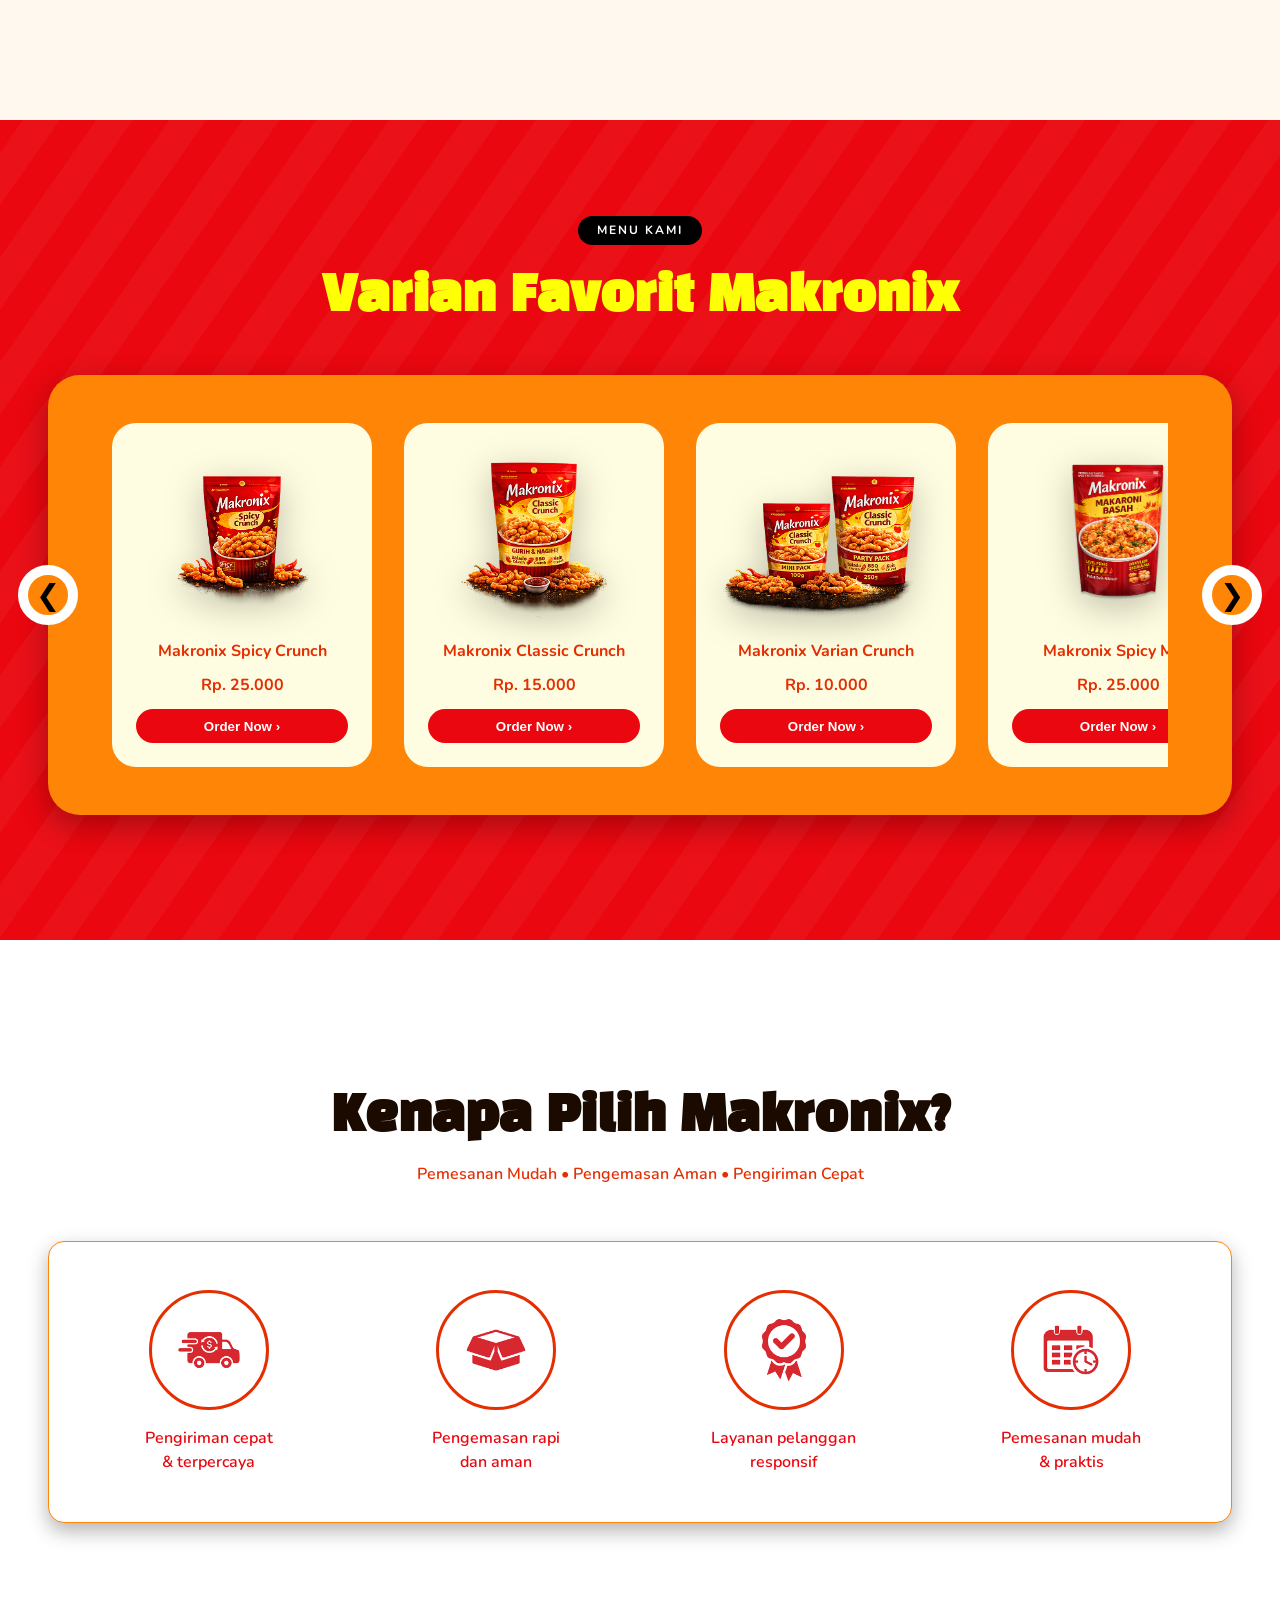
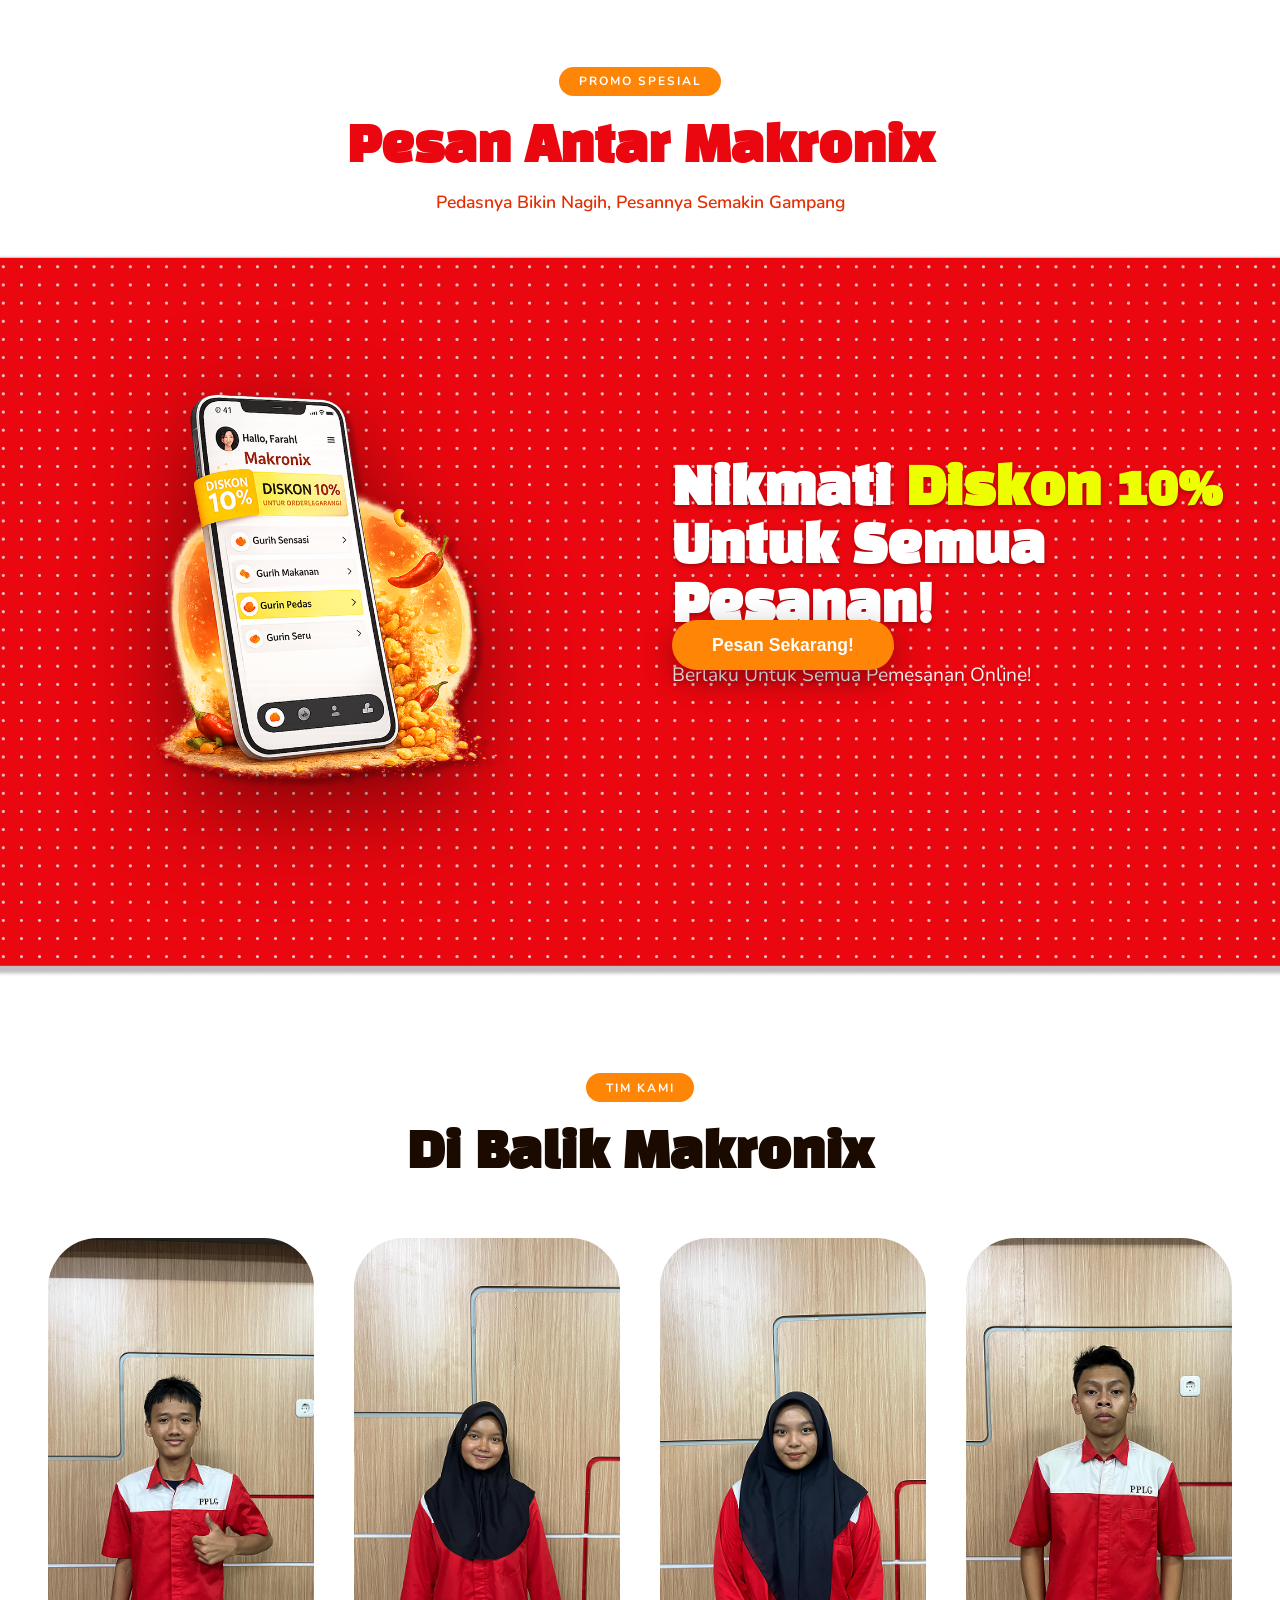
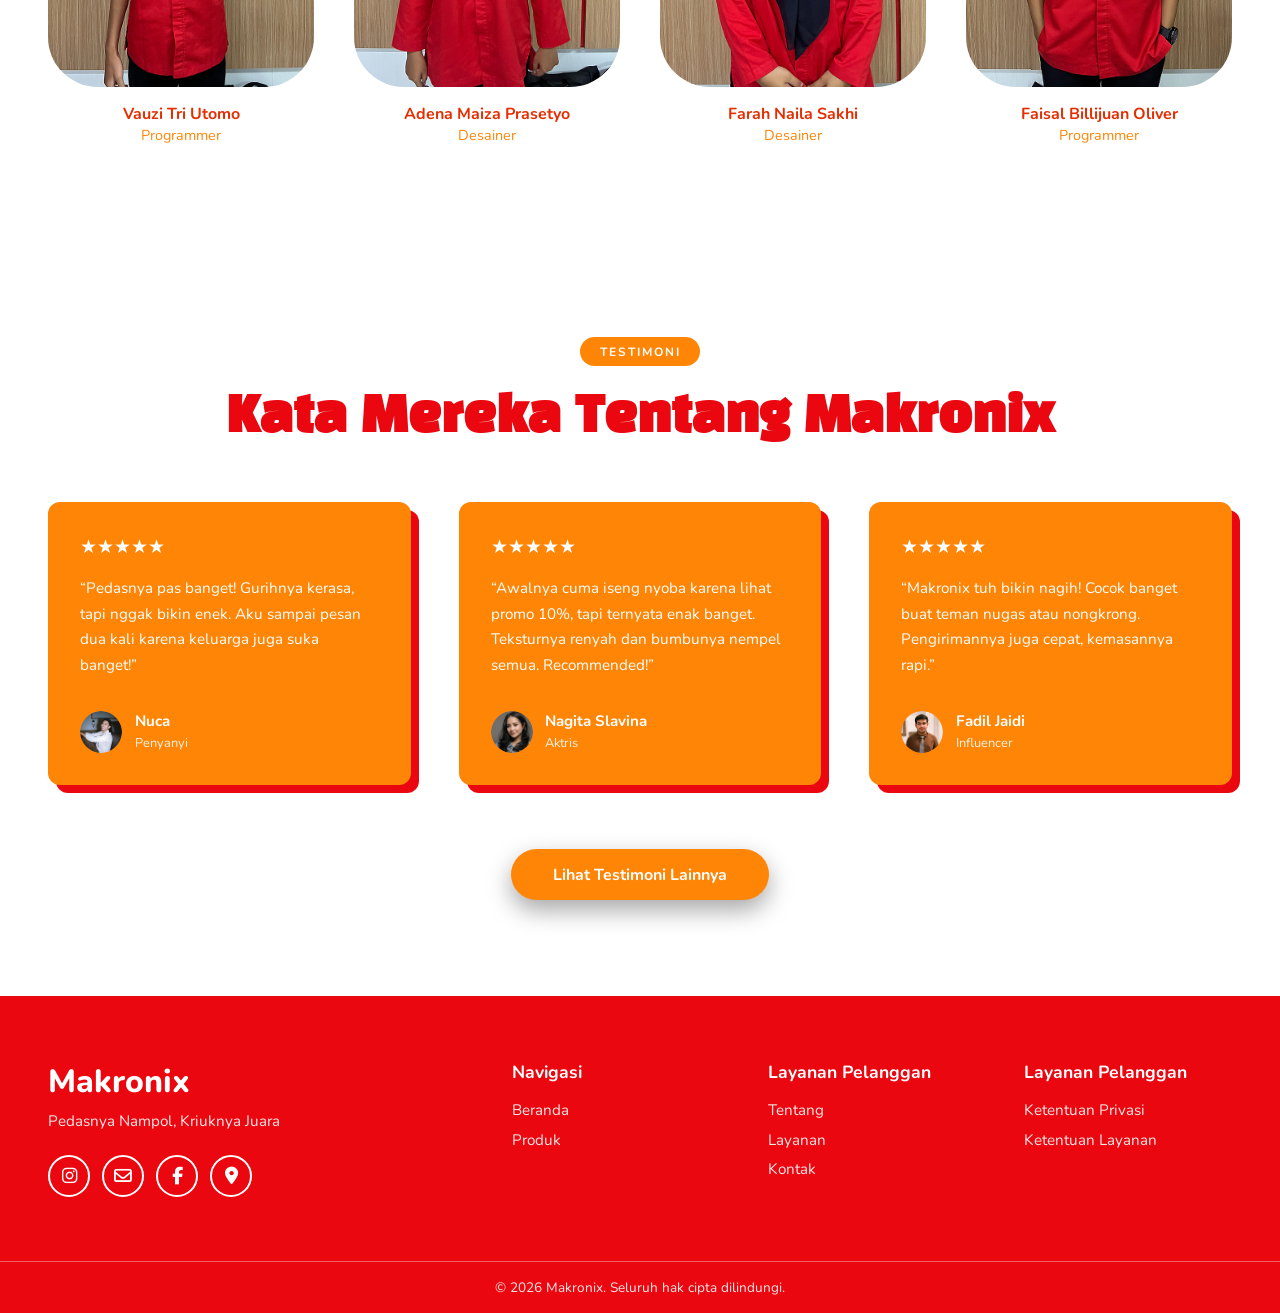
==== commit ddb2580d: "fix: move google site verification meta tag to the head section" ====
--- a/index.html
+++ b/index.html
@@ -6,6 +6,7 @@
     <meta name="viewport" content="width=device-width, initial-scale=1.0">
     <title>Makronix</title>
 </head>
+<meta name="google-site-verification" content="QfYKj3VgW24uFbtt67JsVk6kwWf_jZqsPcMbqApes1o" />
 <link rel="stylesheet" href="style.css">
 <link rel="icon" type="image/x-icon" href="/assets/logo.png">
 <link href="https://unpkg.com/aos@2.3.1/dist/aos.css" rel="stylesheet">
--- a/style.css
+++ b/style.css
@@ -21,15 +21,17 @@
 
 body {
     font-family: 'Nunito', sans-serif;
+    padding-top: 80px;
 }
 
 .navbar {
     background: linear-gradient(135deg, var(--color-white) 0%, #f8f9fa 100%);
     padding: 1rem 0;
-    position: sticky;
+    position: fixed;
     top: 0;
-    /*box-shadow: 0 4px 20px rgba(0, 0, 0, 0.08);*/
-    backdrop-filter: blur(10px);
+    left: 0;
+    right: 0;
+    width: 100%;
     background-color: rgba(255, 255, 255, 0.98);
     z-index: 1000;
     transition: all 0.3s ease;
@@ -1024,6 +1026,14 @@
     opacity: 0.9;
 }
 
+html.menu-open,
+body.menu-open {
+    overflow: hidden;
+    height: 100%;
+    position: fixed; 
+    width: 100%;
+}
+
 @media (max-width: 900px) {
     .footer-container {
         grid-template-columns: 1fr;
@@ -1064,6 +1074,8 @@
         box-shadow: 0 10px 27px rgba(0, 0, 0, 0.05);
         padding: 2rem 0;
         gap: 0;
+        height: calc(100vh - 70px);
+        overflow-y: hidden;
     }
 
     .nav-menu.active {
@@ -1111,6 +1123,25 @@
         border-radius: 10px;
     }
 
+    .hero {
+        position: relative;
+    }
+
+    .hero-stripe {
+        background: repeating-linear-gradient(
+            -45deg,
+            transparent 0, transparent 20px,
+            rgba(255,255,255,.10) 20px, rgba(255,255,255,.07) 40px
+        );
+    }
+
+    .produk::before {
+        background: repeating-linear-gradient(
+            -55deg, transparent 0, transparent 30px,
+            rgba(255,255,255,.10) 30px, rgba(255,255,255,.07) 60px
+        );
+    }
+
     .hero-btn-group {
         align-items: center;
     }
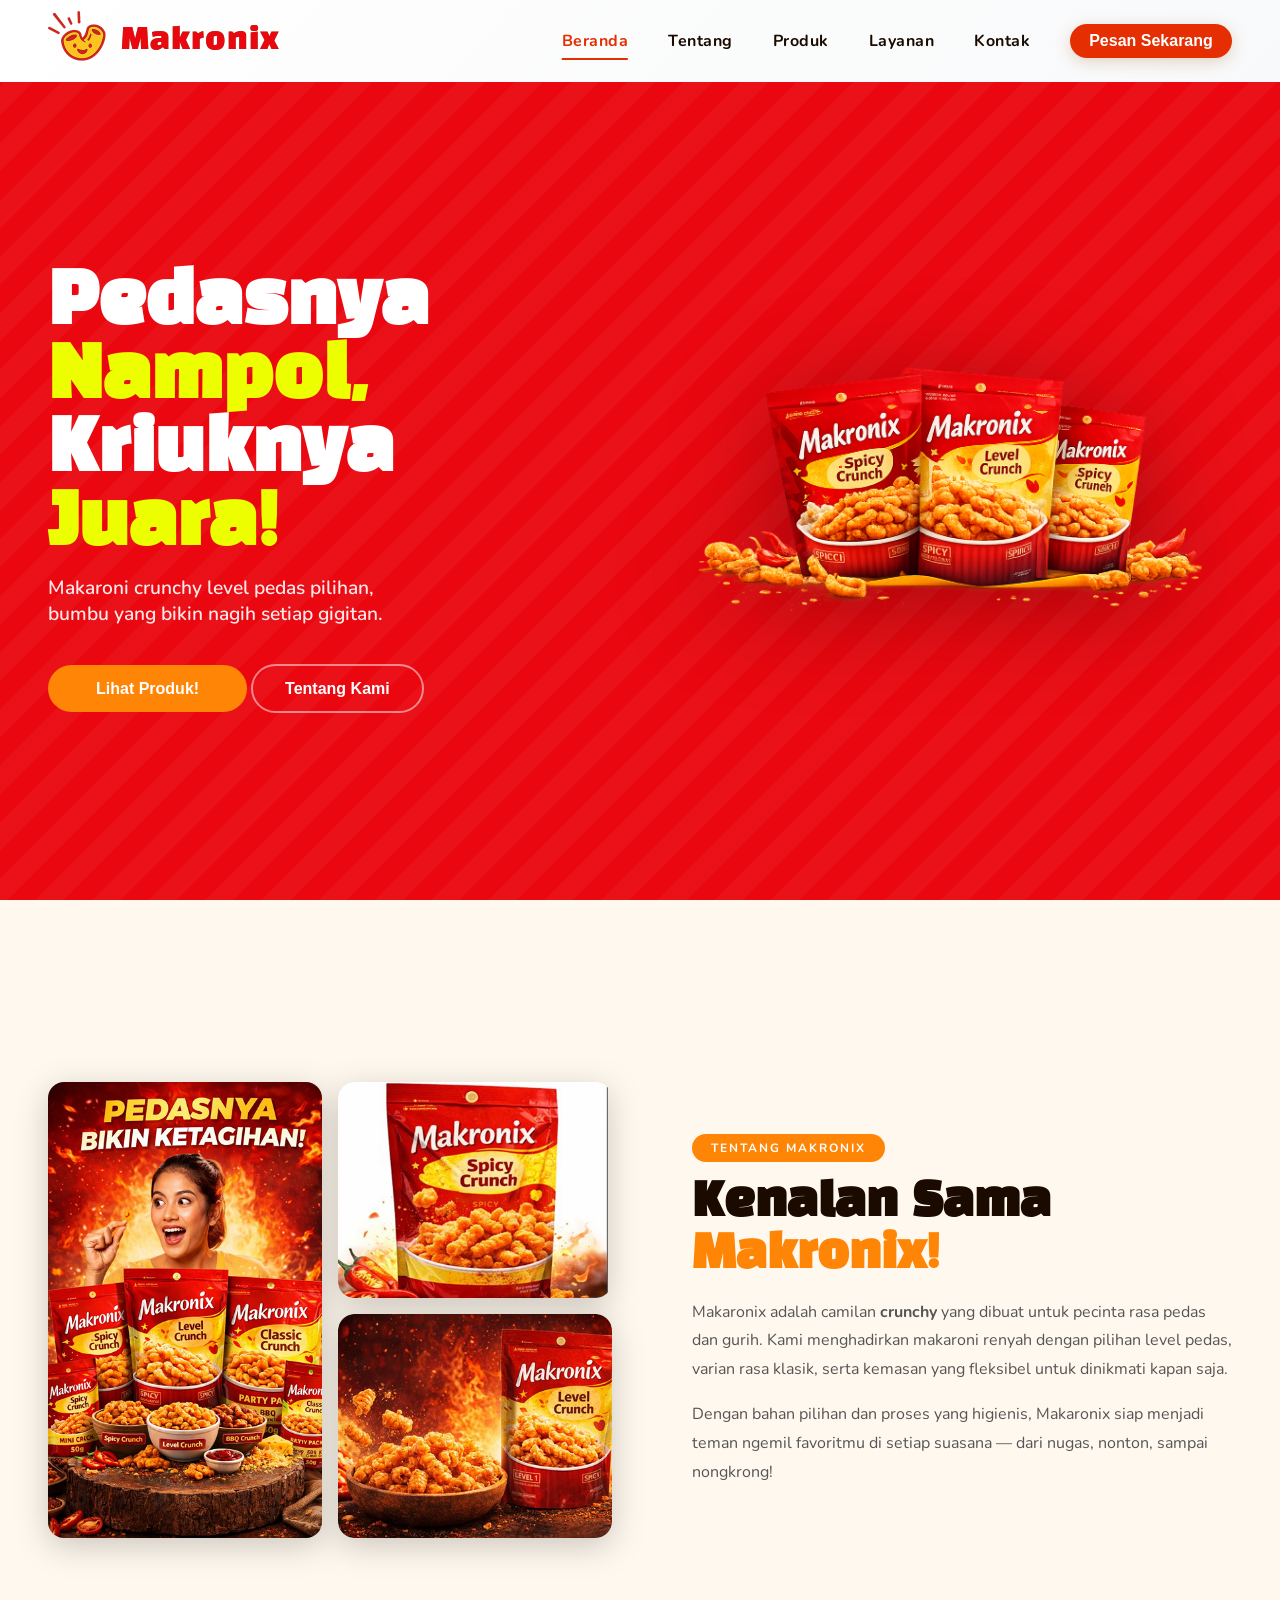
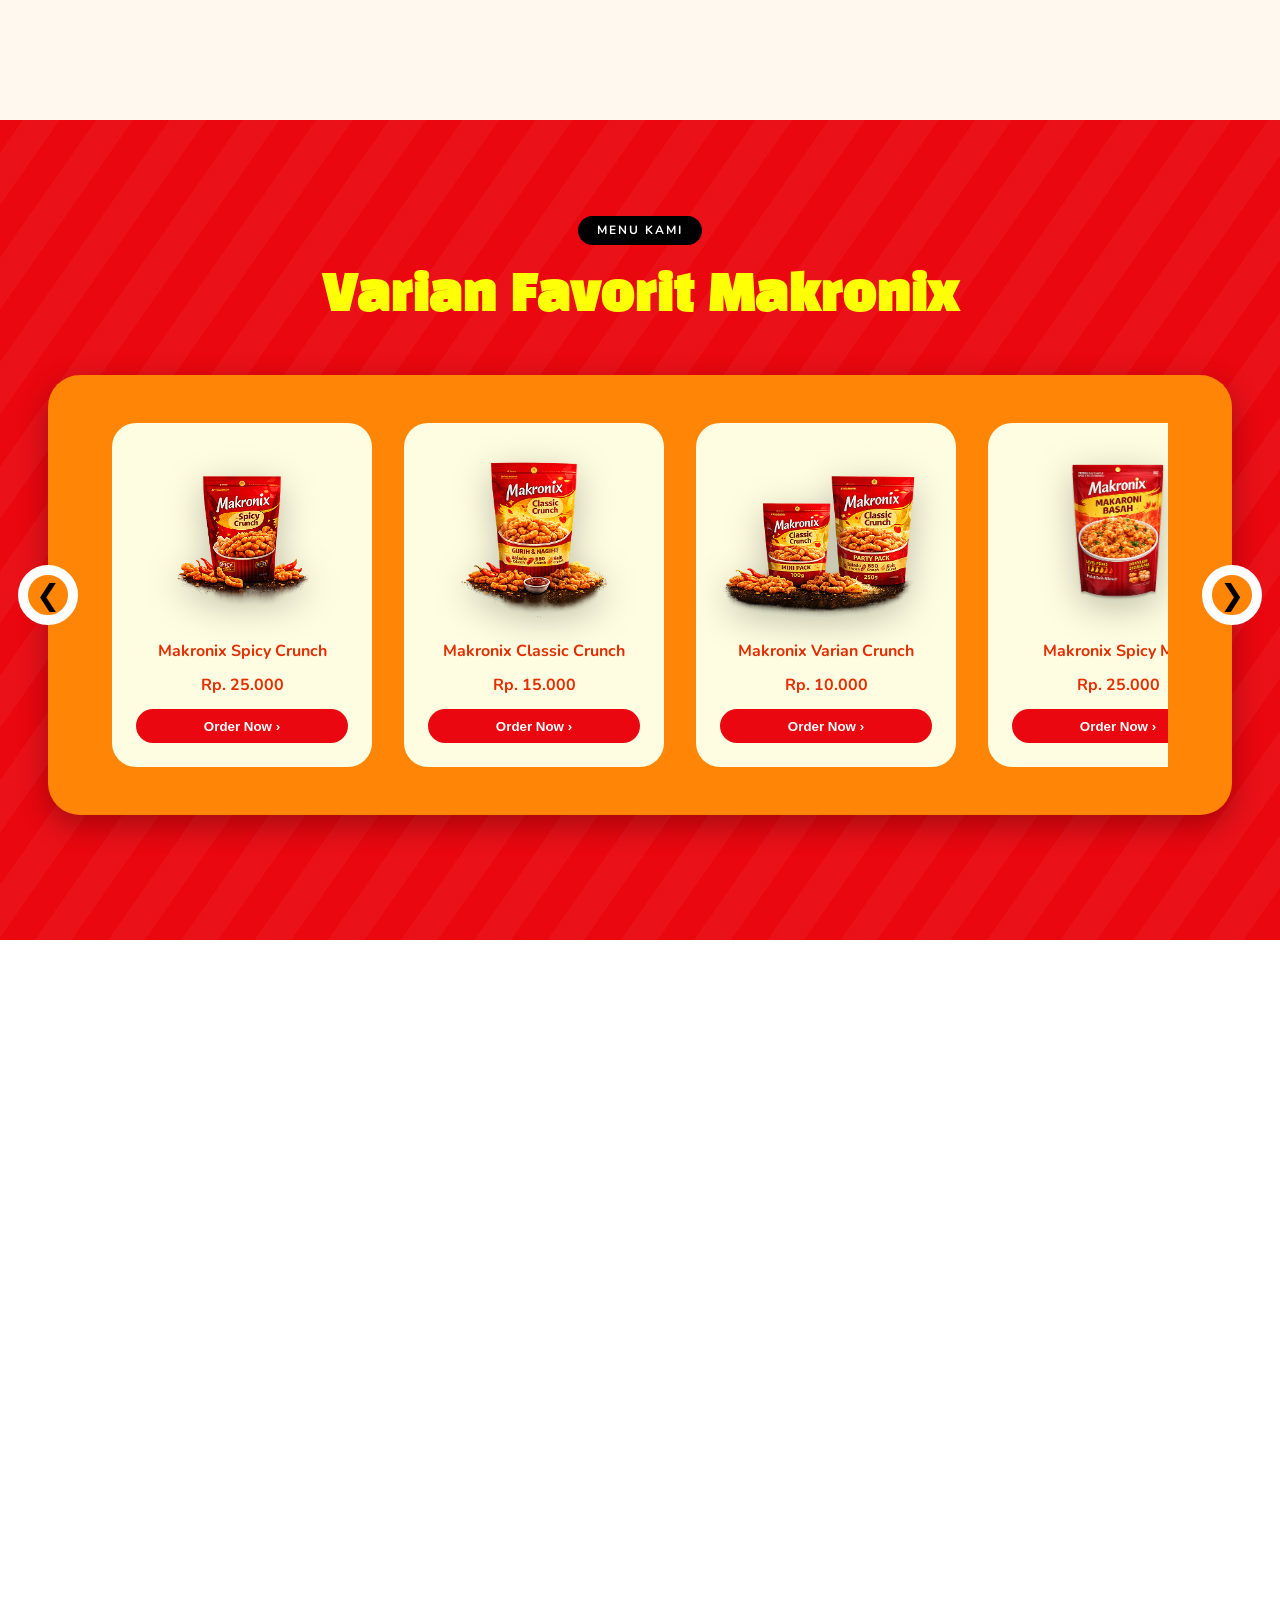
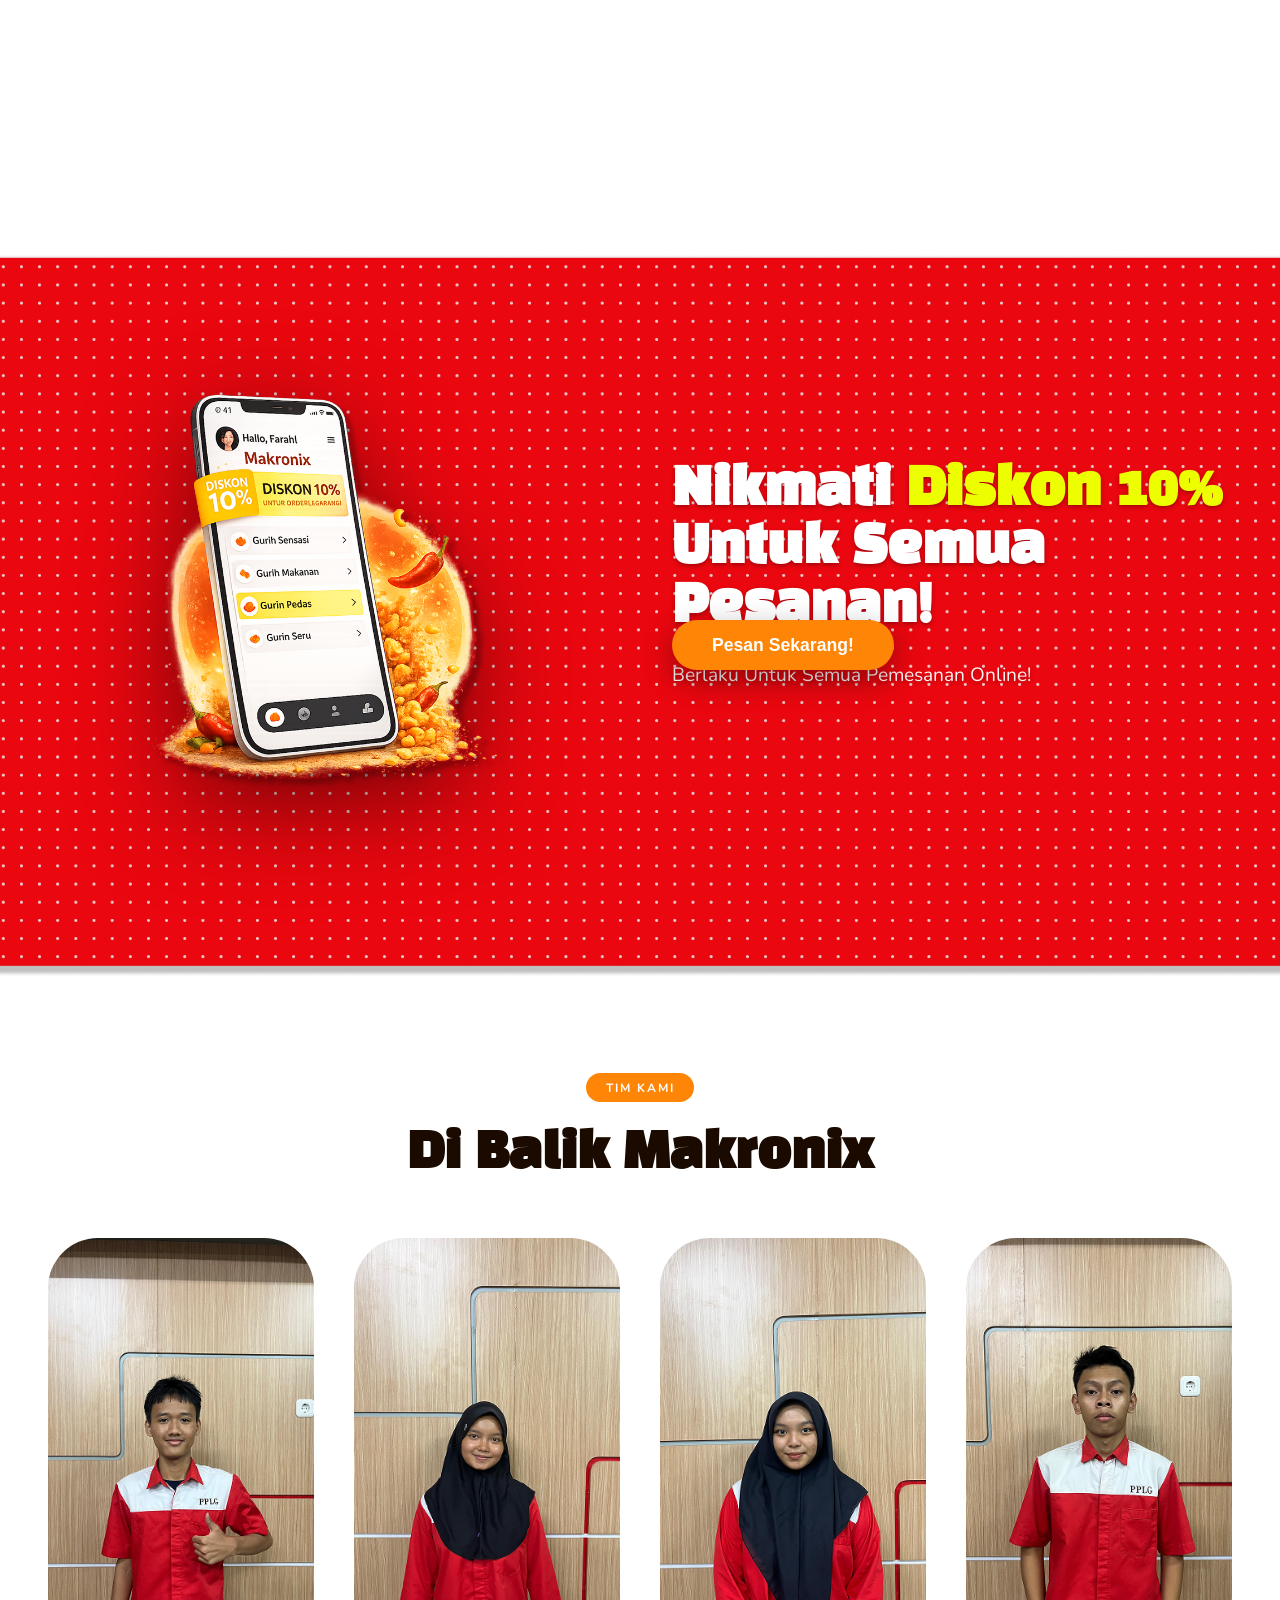
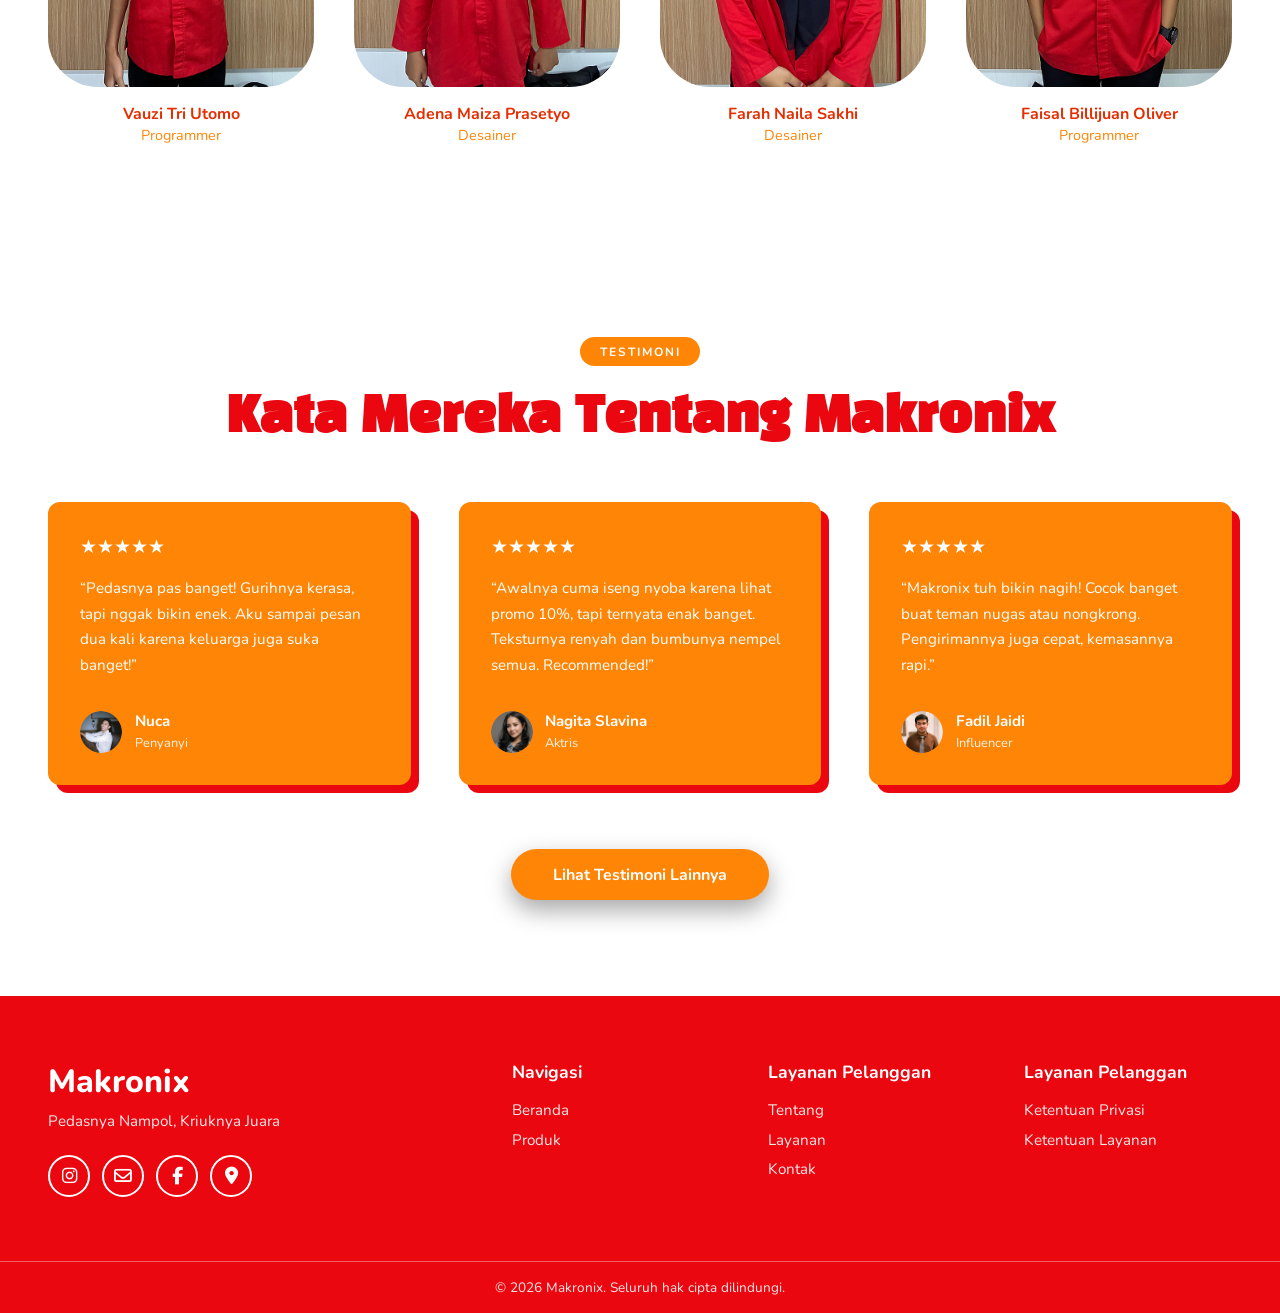
==== commit 92a66b7f: "Refactor: icon" ====
--- a/index.html
+++ b/index.html
@@ -4,11 +4,15 @@
 <head>
     <meta charset="UTF-8">
     <meta name="viewport" content="width=device-width, initial-scale=1.0">
+    <meta name="google-site-verification" content="QfYKj3VgW24uFbtt67JsVk6kwWf_jZqsPcMbqApes1o" />
     <title>Makronix</title>
 </head>
-<meta name="google-site-verification" content="QfYKj3VgW24uFbtt67JsVk6kwWf_jZqsPcMbqApes1o" />
 <link rel="stylesheet" href="style.css">
-<link rel="icon" type="image/x-icon" href="/assets/logo.png">
+<link rel="icon" type="image/png" href="/favicon-96x96.png" sizes="96x96" />
+<link rel="icon" type="image/svg+xml" href="/favicon.svg" />
+<link rel="shortcut icon" href="/favicon.ico" />
+<link rel="apple-touch-icon" sizes="180x180" href="/apple-touch-icon.png" />
+<link rel="manifest" href="/site.webmanifest" />
 <link href="https://unpkg.com/aos@2.3.1/dist/aos.css" rel="stylesheet">
 <link rel="stylesheet" href="https://cdnjs.cloudflare.com/ajax/libs/font-awesome/6.5.1/css/all.min.css">
 <link href="https://fonts.googleapis.com/css2?family=Poppins:wght@400;600;700&display=swap" rel="stylesheet">
